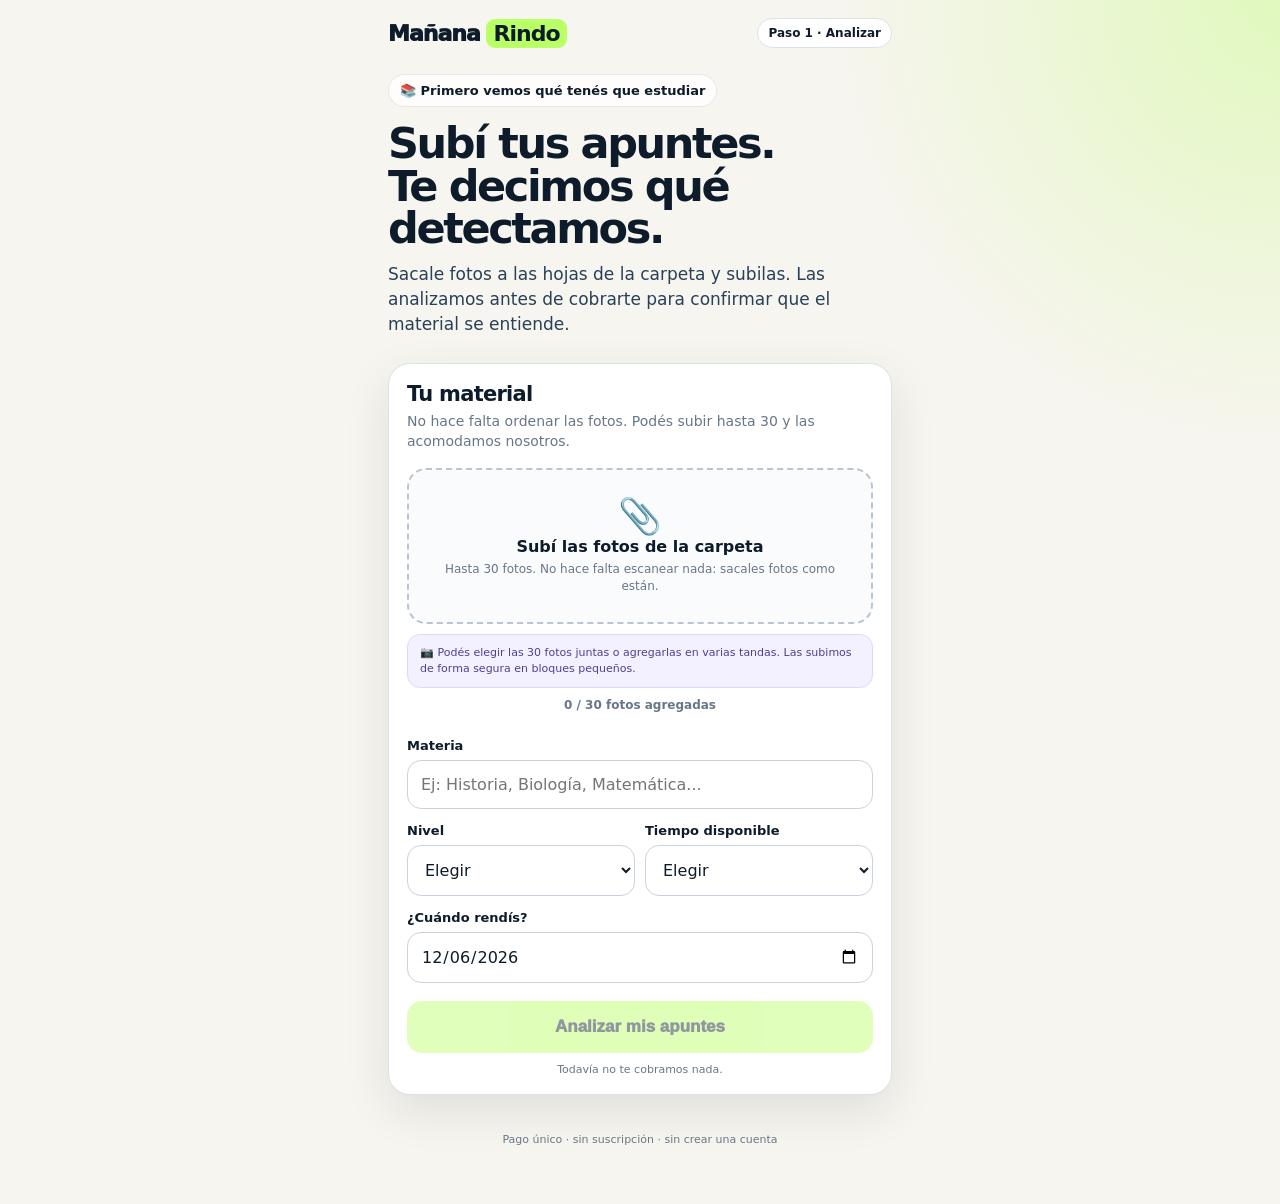
==== index.html @ e2c20760 "Add files via upload" ====
<!doctype html>
<html lang="es">
<head>
<meta charset="utf-8">
<meta name="viewport" content="width=device-width,initial-scale=1,viewport-fit=cover">
<meta name="theme-color" content="#0D1B2A">
<meta name="description" content="Subí fotos de tus apuntes y elegí: entender el tema, practicar o hacer ambas cosas. Mañana Rindo prepara material personalizado en minutos.">
<meta property="og:title" content="Mañana Rindo">
<meta property="og:description" content="Subí tus apuntes. Elegí entender, practicar o las dos cosas.">
<meta property="og:type" content="website">
<meta property="og:url" content="https://www.mananarindo.com/">
<link rel="canonical" href="https://www.mananarindo.com/">

<title>Mañana Rindo V4 — Analizá tus apuntes</title>
<style>
:root{--ink:#0D1B2A;--paper:#F7F5EF;--lime:#B9FF66;--violet:#6B5CFF;--muted:#687787;--line:#DBE2E9;--shadow:0 16px 46px rgba(13,27,42,.10)}*{box-sizing:border-box}body{margin:0;background:radial-gradient(circle at 100% 0%,rgba(185,255,102,.36),transparent 28rem),var(--paper);color:var(--ink);font-family:Inter,system-ui,-apple-system,"Segoe UI",sans-serif}.shell{width:min(100%,540px);margin:auto;min-height:100vh;padding-bottom:38px}.top{display:flex;justify-content:space-between;align-items:center;padding:18px 18px 4px}.logo{font-size:22px;font-weight:950;letter-spacing:-.045em}.logo b{background:var(--lime);padding:2px 7px;border-radius:9px}.step{font-size:12px;font-weight:850;padding:7px 10px;border:1px solid var(--line);background:#fff;border-radius:999px}.hero{padding:22px 18px 8px}.kicker{display:inline-block;font-size:13px;font-weight:850;padding:8px 11px;border-radius:999px;background:#ffffffcc;border:1px solid #0d1b2a17}h1{font-size:43px;line-height:.99;letter-spacing:-.055em;margin:15px 0 12px}.hero p{margin:0;font-size:17px;line-height:1.48;color:#294057}.card{margin:18px;background:#fff;border:1px solid var(--line);border-radius:22px;padding:18px;box-shadow:var(--shadow)}h2{font-size:21px;letter-spacing:-.035em;margin:0 0 5px}.sub{margin:0 0 16px;color:var(--muted);font-size:14px;line-height:1.45}.upload{position:relative;min-height:156px;border:2px dashed #B9C5D1;border-radius:19px;background:#FAFBFC;display:grid;place-items:center;text-align:center;padding:20px}.upload.drag{border-color:var(--violet);background:#F5F3FF}.upload input{position:absolute;inset:0;width:100%;height:100%;opacity:0;cursor:pointer}.ico{font-size:35px}.upload strong{display:block;font-size:16px}.upload small{display:block;color:var(--muted);font-size:12px;line-height:1.45;margin-top:5px}.files{display:grid;gap:8px;margin-top:12px}.file{display:grid;grid-template-columns:auto minmax(0,1fr) auto;align-items:center;gap:9px;background:#F5F7F9;border:1px solid var(--line);border-radius:13px;padding:10px}.name{font-size:13px;white-space:nowrap;overflow:hidden;text-overflow:ellipsis}.meta{font-size:11px;color:var(--muted)}.field{margin-top:14px}label{display:block;font-size:13px;font-weight:850;margin-bottom:7px}input,select{font:inherit}input[type=text],input[type=date],select{width:100%;padding:14px 13px;border-radius:14px;border:1px solid #C9D3DD;background:#fff;color:var(--ink);outline:none}.two{display:grid;grid-template-columns:1fr 1fr;gap:10px}.cta{width:100%;margin-top:18px;border:0;border-radius:15px;padding:16px 18px;background:var(--lime);color:var(--ink);font-weight:950;font-size:17px;cursor:pointer;box-shadow:0 7px 0 #8DCC42}.cta:disabled{opacity:.45;cursor:not-allowed;box-shadow:none}.help{text-align:center;margin-top:10px;color:var(--muted);font-size:11px}.progress{display:none;margin-top:15px}.progress.show{display:block}.progress-head{display:flex;justify-content:space-between;font-size:12px;font-weight:800}.track{height:10px;background:#E9EDF1;border-radius:999px;overflow:hidden;margin-top:8px}.bar{width:0;height:100%;background:var(--violet);transition:width .25s}.status{margin-top:10px;color:var(--muted);font-size:12px}.notice{display:none;margin:15px 18px 0;padding:13px 14px;border-radius:15px;font-size:13px;line-height:1.45}.notice.show{display:block}.notice.error{background:#FFF0F0;color:#A62D2D;border:1px solid #F0C7C7}.notice.warn{margin:10px 0 0;background:#FFF6DD;color:#8B5A00;border:1px solid #F0DEA9}.result{display:none}.result.show{display:block}.resultHero{background:#EBF8F1;border:1px solid #BDE5CE;border-radius:18px;padding:16px;margin-bottom:16px}.resultHero b{font-size:19px}.resultHero p{margin:6px 0 0;color:#3F6553;font-size:13px;line-height:1.5}.subjectRow{display:flex;align-items:center;gap:8px;flex-wrap:wrap;margin:0 0 12px}.subjectChip{display:inline-flex;align-items:center;gap:6px;background:#F0EEFF;color:#4D42C9;border:1px solid #DCD8FF;border-radius:999px;padding:7px 10px;font-size:12px;font-weight:900}.resultIntro{font-size:14px;line-height:1.5;color:var(--ink2);margin:0 0 15px}.topics{display:grid;gap:9px}.topic{border:1px solid var(--line);border-radius:14px;padding:12px;background:#FBFCFC}.topic b{display:block;font-size:14px;margin-bottom:3px}.topic span{color:var(--muted);font-size:12px;line-height:1.4}.quality{display:none}.pill{display:none}.warningBox{margin-top:14px;padding:14px 15px;border-radius:16px;background:#FFF6DD;border:1px solid #F0DEA9;color:#7A5200}.warningBox b{display:block;font-size:14px;margin-bottom:6px}.warningBox ul{margin:0;padding-left:18px}.warningBox li{font-size:12px;line-height:1.5;margin:4px 0}.secondaryBtn{width:100%;margin-top:12px;border:1px solid #C8D1DA;border-radius:13px;padding:12px 14px;background:#fff;color:var(--ink);font-weight:850;cursor:pointer}.next{margin-top:16px;background:var(--ink);color:#fff;border-radius:18px;padding:16px}.next small{color:#C7D1DC}.next strong{display:block;font-size:20px;margin:4px 0 8px}.mock{border:0;width:100%;border-radius:14px;background:var(--lime);color:var(--ink);padding:15px;font-weight:950;font-size:16px;opacity:1}.mock:disabled{opacity:1;color:var(--ink)}.dev{display:none;margin:18px;border:1px dashed #A8B4C0;border-radius:16px;padding:13px;background:#fff;font-size:12px;line-height:1.5;color:var(--muted)}.dev.show{display:block}footer{text-align:center;color:var(--muted);font-size:11px;padding:20px}@media(max-width:380px){h1{font-size:38px}.two{grid-template-columns:1fr}}

.packLoading{display:none}.packLoading.show{display:block}.packResult{display:none}.packResult.show{display:block}
.packHero{background:linear-gradient(135deg,#0D1B2A,#183451);color:#fff;border-radius:20px;padding:19px;margin-bottom:17px}
.packHero .done{display:inline-block;background:var(--lime);color:var(--ink);font-size:11px;font-weight:950;padding:6px 9px;border-radius:999px;margin-bottom:9px}
.packHero h2{font-size:27px;line-height:1.05;margin:0 0 7px}.packHero p{margin:0;color:#D7E0E8;font-size:13px;line-height:1.5}
.packMeta{display:flex;gap:7px;flex-wrap:wrap;margin-top:12px}.packMeta span{font-size:11px;font-weight:850;background:#ffffff14;border:1px solid #ffffff22;padding:6px 8px;border-radius:999px}
.packSection{margin-top:22px}.packSectionTitle{display:flex;gap:10px;align-items:flex-start;margin-bottom:11px}.packNum{display:grid;place-items:center;flex:0 0 31px;height:31px;border-radius:10px;background:var(--lime);font-size:14px;font-weight:950}.packSectionTitle h3{margin:1px 0 2px;font-size:20px;letter-spacing:-.025em}.packSectionTitle p{margin:0;color:var(--muted);font-size:12px;line-height:1.4}
.summaryBlock{padding:14px 0;border-bottom:1px solid #E8EDF1}.summaryBlock:last-child{border-bottom:0}.summaryBlock h4{margin:0 0 6px;font-size:15px}.summaryBlock p{margin:0;color:#334B61;font-size:13px;line-height:1.55}.keyPoints{margin:9px 0 0;padding-left:18px;color:#334B61}.keyPoints li{font-size:13px;line-height:1.5;margin:4px 0}.exampleBox{margin-top:9px;background:#F4F2FF;border:1px solid #DED9FF;border-radius:12px;padding:10px 11px;color:#453B9C;font-size:12px;line-height:1.45}
.priority{display:grid;grid-template-columns:auto 1fr;gap:10px;padding:12px;border:1px solid var(--line);border-radius:14px;margin:8px 0;background:#FCFCFC}.prioBadge{font-size:10px;font-weight:950;padding:6px 8px;border-radius:999px;height:max-content}.prio-alta{background:#FFE4E4;color:#9C2424}.prio-media{background:#FFF0C7;color:#805800}.prio-repaso{background:#E7F5EC;color:#176B45}.priority b{display:block;font-size:13px;margin-bottom:3px}.priority span{display:block;color:var(--muted);font-size:12px;line-height:1.4}
.question{border:1px solid var(--line);border-radius:15px;padding:14px;margin:9px 0;background:#fff}.questionHead{display:flex;align-items:center;justify-content:space-between;gap:8px;margin-bottom:8px}.qnum{font-size:11px;font-weight:950;color:var(--violet)}.qtype{font-size:10px;font-weight:800;color:var(--muted);background:#F1F3F5;padding:5px 7px;border-radius:999px}.question p{margin:0;font-size:14px;line-height:1.5}.options{display:grid;gap:6px;margin-top:10px}.option{font-size:12px;border:1px solid #E1E6EB;padding:9px 10px;border-radius:10px;background:#FAFBFC}
.answers details{border:1px solid var(--line);border-radius:13px;margin:8px 0;background:#FBFCFC}.answers summary{cursor:pointer;padding:12px;font-size:13px;font-weight:900}.answerBody{padding:0 12px 12px;color:#334B61;font-size:12px;line-height:1.55}.answerBody b{color:var(--ink)}
.planBlock{display:grid;grid-template-columns:72px 1fr;gap:11px;padding:12px 0;border-bottom:1px solid #E8EDF1}.planBlock:last-child{border-bottom:0}.planTime{font-size:12px;font-weight:950;color:var(--violet)}.planBlock b{display:block;font-size:13px;margin-bottom:3px}.planBlock p{margin:0;color:var(--muted);font-size:12px;line-height:1.45}
.readyItem{display:flex;align-items:flex-start;gap:10px;border:1px solid var(--line);border-radius:13px;padding:11px;margin:7px 0;cursor:pointer}.readyItem input{margin-top:2px;width:18px;height:18px;accent-color:#6B5CFF}.readyItem span{font-size:13px;line-height:1.4}.packWarning{background:#FFF6DD;border:1px solid #F0DEA9;color:#795000;border-radius:14px;padding:12px 13px;margin-top:14px;font-size:12px;line-height:1.5}
.packActions{display:grid;grid-template-columns:1fr 1fr;gap:9px;margin-top:20px}.packAction{border:1px solid #C8D1DA;background:#fff;color:var(--ink);border-radius:13px;padding:12px;font-weight:850;cursor:pointer}.packAction.primary{border:0;background:var(--ink);color:#fff}
.generateBtn{cursor:pointer!important}.generateBtn:disabled{cursor:not-allowed!important;opacity:.5!important}


@media print{body{background:#fff}.top,.hero,#notice,main>section.card:not(#packResult),#dev,footer,.packActions{display:none!important}.shell{width:100%;max-width:none}.packResult{display:block!important;box-shadow:none;border:0;margin:0}.answers details{break-inside:avoid}.answers details>div{display:block!important}.packSection{break-inside:auto}.question,.summaryBlock,.priority,.planBlock{break-inside:avoid}}

.v4Info{margin:10px 0 0;padding:10px 12px;border-radius:13px;background:#F3F1FF;border:1px solid #DDD8FF;color:#4B4192;font-size:11px;line-height:1.45}.uploadBusy{pointer-events:none;opacity:.72}

.savedBanner{background:#EBF8F1;border:1px solid #BDE5CE;border-radius:16px;padding:14px;margin-bottom:15px;color:#24563D}
.savedBanner b{display:block;font-size:15px;margin-bottom:4px}.savedBanner span{font-size:12px;line-height:1.45}
.savedPackItem{display:flex;align-items:center;gap:10px;border:1px solid var(--line);border-radius:14px;padding:11px 12px;margin:8px 0;background:#FBFCFC;text-decoration:none;color:var(--ink)}
.savedPackItem .spMain{min-width:0;flex:1}.savedPackItem b{display:block;font-size:13px;white-space:nowrap;overflow:hidden;text-overflow:ellipsis}.savedPackItem span{display:block;font-size:11px;color:var(--muted);margin-top:2px}.savedPackItem .arrow{font-size:18px}


.choiceArea{
  margin-top:22px;
  padding-top:20px;
  border-top:1px solid var(--line);
}
.choiceHeader small{
  display:block;
  color:var(--muted);
  font-size:11px;
  font-weight:900;
  text-transform:uppercase;
  letter-spacing:.055em;
}
.choiceHeader h3{
  margin:6px 0 6px;
  font-size:22px;
  line-height:1.15;
  letter-spacing:-.035em;
}
.choiceHeader p{
  margin:0 0 16px;
  color:var(--muted);
  font-size:13px;
  line-height:1.48;
}
.choiceGrid{
  display:grid;
  gap:12px;
}
.productCard{
  position:relative;
  width:100%;
  min-height:112px;
  text-align:left;
  border:1.5px solid #D6DEE6;
  background:#fff;
  border-radius:18px;
  padding:16px 92px 16px 16px;
  cursor:pointer;
  color:var(--ink);
  transition:border-color .16s ease,box-shadow .16s ease,background .16s ease,transform .12s ease;
  box-shadow:0 3px 10px rgba(13,27,42,.035);
}
.productCard:hover{
  border-color:#AAB6C2;
  transform:translateY(-1px);
}
.productCard.featured{
  background:#fff;
  color:var(--ink);
  border-color:#D6DEE6;
}
.productCard.featured .productDesc{
  color:var(--muted);
}
.productCard.selected,
.productCard.featured.selected{
  border:2px solid var(--violet);
  background:#F6F4FF;
  box-shadow:0 0 0 4px rgba(107,92,255,.10),0 8px 20px rgba(13,27,42,.06);
}
.productCard.selected::after{
  content:"✓";
  position:absolute;
  top:14px;
  right:14px;
  display:grid;
  place-items:center;
  width:25px;
  height:25px;
  border-radius:999px;
  background:var(--violet);
  color:#fff;
  font-size:14px;
  font-weight:950;
}
.productIcon{
  display:block;
  font-size:27px;
  margin-bottom:6px;
}
.productName{
  display:block;
  font-size:17px;
  font-weight:950;
  letter-spacing:-.025em;
}
.productDesc{
  display:block;
  font-size:12px;
  line-height:1.48;
  color:var(--muted);
  margin-top:5px;
}
.productPrice{
  position:absolute;
  right:14px;
  bottom:14px;
  display:inline-flex;
  align-items:center;
  justify-content:center;
  min-width:62px;
  padding:7px 9px;
  border-radius:999px;
  background:#F1F4F6;
  color:var(--ink);
  font-size:14px;
  font-weight:950;
}
.productCard.selected .productPrice{
  background:#E8E4FF;
  color:#4638C8;
}
.recBadge{
  display:none;
  position:absolute;
  right:48px;
  top:15px;
  font-size:9px;
  font-weight:950;
  padding:5px 7px;
  border-radius:999px;
  background:var(--lime);
  color:var(--ink);
  box-shadow:0 2px 6px rgba(13,27,42,.08);
}
.productCard.recommended .recBadge{
  display:block;
}
.choiceArea .generateBtn{
  display:block;
  margin-top:20px;
  padding:16px 15px;
  border-radius:15px;
  box-shadow:0 6px 0 #8DCC42;
}
.choiceArea .generateBtn:active{
  transform:translateY(2px);
  box-shadow:0 4px 0 #8DCC42;
}
.choiceArea .generateBtn:disabled{
  box-shadow:none;
}
.payNote{
  text-align:center;
  color:var(--muted);
  font-size:10px;
  margin-top:12px;
}
@media(max-width:380px){
  .productCard{padding-right:78px}
  .recBadge{right:45px}
}

</style>
</head>
<body>
<main class="shell">
<header class="top"><div class="logo">Mañana <b>Rindo</b></div><div class="step" id="stepLabel">Paso 1 · Analizar</div></header>
<section class="hero"><div class="kicker">📚 Primero vemos qué tenés que estudiar</div><h1>Subí tus apuntes.<br>Te decimos qué detectamos.</h1><p>Sacale fotos a las hojas de la carpeta y subilas. Las analizamos antes de cobrarte para confirmar que el material se entiende.</p></section>
<section id="myPacksCard" class="card" style="display:none">
  <h2>📚 Mis Packs guardados</h2>
  <p class="sub">Podés volver a abrir los Packs que hiciste desde este dispositivo.</p>
  <div id="myPacksList"></div>
</section>
<div id="notice" class="notice"></div>
<section class="card">
<h2>Tu material</h2><p class="sub">No hace falta ordenar las fotos. Podés subir hasta 30 y las acomodamos nosotros.</p>
<div class="upload" id="drop"><input id="files" type="file" accept="image/*" multiple><div><div class="ico">📎</div><strong>Subí las fotos de la carpeta</strong><small>Hasta 30 fotos. No hace falta escanear nada: sacales fotos como están.</small></div></div>
<div class="v4Info">📷 Podés elegir las 30 fotos juntas o agregarlas en varias tandas. Las subimos de forma segura en bloques pequeños.</div><div id="photoCounter" style="margin-top:10px;text-align:center;font-size:12px;font-weight:850;color:var(--muted)">0 / 30 fotos agregadas</div><div id="fileList" class="files"></div>
<div class="field"><label>Materia</label><input id="materia" type="text" placeholder="Ej: Historia, Biología, Matemática..."></div>
<div class="two"><div class="field"><label>Nivel</label><select id="nivel"><option value="">Elegir</option><option>Primaria</option><option>Secundaria</option><option>Terciario</option><option>Universidad</option></select></div><div class="field"><label>Tiempo disponible</label><select id="tiempo"><option value="">Elegir</option><option>30 minutos</option><option>1 hora</option><option>2 horas</option><option>3 horas</option><option>Más de 3 horas</option></select></div></div>
<div class="field"><label>¿Cuándo rendís?</label><input id="fecha" type="date"></div>
<button id="btn" class="cta" disabled>Analizar mis apuntes</button><div class="help">Todavía no te cobramos nada.</div>
<div id="progress" class="progress"><div class="progress-head"><span id="plabel">Preparando…</span><span id="pct">0%</span></div><div class="track"><div id="bar" class="bar"></div></div><div id="status" class="status"></div></div>
</section>
<section id="result" class="card result">
<div class="resultHero"><b id="rtitle">✅ Listo, entendimos tus apuntes</b><p id="rsummary"></p></div>
<div class="subjectRow"><span id="subjectChip" class="subjectChip">📘 Materia</span></div>
<h2>Esto es lo que tenés que estudiar</h2>
<p class="resultIntro" id="matter"></p>
<div id="topics" class="topics"></div>
<div id="quality" class="quality"></div>
<div id="warnings"></div>
<button id="reviewPhotos" class="secondaryBtn" type="button">📷 ¿Algo no se ve bien? Agregar otras fotos</button>
<div id="choiceArea" class="choiceArea">
  <div class="choiceHeader">
    <small>Siguiente paso</small>
    <h3>¿Qué necesitás hacer con este tema?</h3>
    <p id="recommendReason">Elegí la forma de estudio que más te sirva.</p>
  </div>

  <div class="choiceGrid">
    <button type="button" class="productCard" data-pack="entender">
      <span class="recBadge">RECOMENDADO</span>
      <span class="productIcon">🧠</span>
      <span class="productName">Entender el tema</span>
      <span class="productDesc">Tus apuntes explicados de forma simple para entender el tema rápido.</span>
      <span class="productPrice">$350</span>
    </button>

    <button type="button" class="productCard" data-pack="practicar">
      <span class="recBadge">RECOMENDADO</span>
      <span class="productIcon">✏️</span>
      <span class="productName">Practicar</span>
      <span class="productDesc">15 ejercicios nuevos del mismo tipo que tus apuntes, con pistas y soluciones.</span>
      <span class="productPrice">$350</span>
    </button>

    <button type="button" class="productCard featured" data-pack="completo">
      <span class="recBadge">RECOMENDADO</span>
      <span class="productIcon">⭐</span>
      <span class="productName">Entender + practicar</span>
      <span class="productDesc">Primero entendés el tema y después lo practicás con ejercicios.</span>
      <span class="productPrice">$600</span>
    </button>
  </div>

  <button id="generatePackBtn" class="mock generateBtn">Continuar · $600</button>
  <div class="payNote">Pago único · Mercado Pago · sin suscripción</div>
</div>
</section>

<section id="packLoading" class="card packLoading">
  <h2>⏳ Estamos preparando tu Pack</h2>
  <p class="sub">Ahora sí estamos leyendo el material en profundidad.</p>
  <div class="progress show">
    <div class="progress-head"><span id="packProgressLabel">Leyendo todos tus apuntes…</span><span id="packPct">10%</span></div>
    <div class="track"><div id="packBar" class="bar" style="width:10%"></div></div>
    <div id="packStatus" class="status">Esto puede tardar un poco más que el análisis inicial.</div>
  </div>
</section>

<section id="packResult" class="card packResult">
  <div class="packHero">
    <span class="done">🎉 PACK LISTO</span>
    <h2>Tu Pack de Estudio</h2>
    <p id="packIntro"></p>
    <div class="packMeta"><span id="packMateria">Materia</span><span id="packNivel">Nivel</span><span id="packTiempo">Tiempo</span></div>
  </div>

  <div class="packSection">
    <div class="packSectionTitle"><div class="packNum">1</div><div><h3>Resumen express</h3><p>Lo esencial de tus propios apuntes, ordenado para estudiar.</p></div></div>
    <div id="packSummary"></div>
  </div>

  <div class="packSection">
    <div class="packSectionTitle"><div class="packNum">2</div><div><h3>Lo que tenés que saber sí o sí</h3><p>En qué conviene poner la energía primero.</p></div></div>
    <div id="packPriorities"></div>
  </div>

  <div class="packSection">
    <div class="packSectionTitle"><div class="packNum">3</div><div><h3>Simulacro de prueba</h3><p>Hacelo sin mirar las respuestas.</p></div></div>
    <p id="examInstructions" class="sub"></p>
    <div id="packQuestions"></div>
  </div>

  <div class="packSection answers">
    <div class="packSectionTitle"><div class="packNum">4</div><div><h3>Respuestas explicadas</h3><p>Abrí cada respuesta recién después de intentar el ejercicio.</p></div></div>
    <div id="packAnswers"></div>
  </div>

  <div class="packSection">
    <div class="packSectionTitle"><div class="packNum">5</div><div><h3>Tu plan de estudio</h3><p id="planIntro">Organizado según el tiempo que dijiste que tenés.</p></div></div>
    <div id="packPlan"></div>
  </div>

  <div class="packSection">
    <div class="packSectionTitle"><div class="packNum">6</div><div><h3>¿Estoy listo para rendir?</h3><p>Marcá lo que ya podés hacer sin ayuda.</p></div></div>
    <div id="packChecklist"></div>
  </div>

  <div id="packWarnings"></div>
  <div class="packActions">
    <button id="printPack" class="packAction primary">🖨️ Guardar / imprimir</button>
    <button id="backTop" class="packAction">↑ Volver arriba</button>
  </div>
</section>

<div id="dev" class="dev"></div><footer>Pago único · sin suscripción · sin crear una cuenta</footer>
</main>
<script>
const CONFIG={UPLOAD_WEBHOOK:"https://dailyastroinfo.app.n8n.cloud/webhook/manana-rindo-subir-fotos-v5",ANALYZE_WEBHOOK:"https://dailyastroinfo.app.n8n.cloud/webhook/manana-rindo-analizar-v7",CHECKOUT_WEBHOOK:"https://dailyastroinfo.app.n8n.cloud/webhook/manana-rindo-crear-checkout-prod-v1",GET_PACK_WEBHOOK:"https://dailyastroinfo.app.n8n.cloud/webhook/manana-rindo-obtener-pack-v5",MAX_FILES:30,UPLOAD_BATCH:4,TARGET_IMAGE_MB:1.7,UPLOAD_MAX_SIDE:2200};
const $=x=>document.getElementById(x),E={files:$("files"),list:$("fileList"),photoCounter:$("photoCounter"),drop:$("drop"),materia:$("materia"),nivel:$("nivel"),tiempo:$("tiempo"),fecha:$("fecha"),btn:$("btn"),progress:$("progress"),bar:$("bar"),pct:$("pct"),plabel:$("plabel"),status:$("status"),notice:$("notice"),result:$("result"),rtitle:$("rtitle"),rsummary:$("rsummary"),matter:$("matter"),topics:$("topics"),quality:$("quality"),warnings:$("warnings"),subjectChip:$("subjectChip"),reviewPhotos:$("reviewPhotos"),generatePackBtn:$("generatePackBtn"),packLoading:$("packLoading"),packResult:$("packResult"),packBar:$("packBar"),packPct:$("packPct"),packProgressLabel:$("packProgressLabel"),packStatus:$("packStatus"),packIntro:$("packIntro"),packMateria:$("packMateria"),packNivel:$("packNivel"),packTiempo:$("packTiempo"),packSummary:$("packSummary"),packPriorities:$("packPriorities"),examInstructions:$("examInstructions"),packQuestions:$("packQuestions"),packAnswers:$("packAnswers"),packPlan:$("packPlan"),packChecklist:$("packChecklist"),packWarnings:$("packWarnings"),printPack:$("printPack"),backTop:$("backTop"),stepLabel:$("stepLabel"),dev:$("dev"),myPacksCard:$("myPacksCard"),myPacksList:$("myPacksList")};let selected=[],lastAnalysis=null,uploadedFiles=[],orderId=null,selectedPackType='completo';
(()=>{const d=new Date();d.setDate(d.getDate()+1);E.fecha.value=[d.getFullYear(),String(d.getMonth()+1).padStart(2,"0"),String(d.getDate()).padStart(2,"0")].join("-");const q=new URLSearchParams(location.search).get("webhook");if(q)localStorage.setItem("mr_webhook",q);const saved=localStorage.getItem("mr_webhook");if(saved&&CONFIG.ANALYZE_WEBHOOK.includes("PEGAR_"))CONFIG.ANALYZE_WEBHOOK=saved;if(CONFIG.ANALYZE_WEBHOOK.includes("PEGAR_")){E.dev.classList.add("show");E.dev.innerHTML='<b>Falta conectar n8n.</b> Para probar sin editar el archivo abrilo agregando <code>?webhook=URL_DE_PRODUCCION</code> a la dirección.'}})();
const mb=n=>n/1048576,human=n=>mb(n)>=1?mb(n).toFixed(1)+" MB":Math.max(1,Math.round(n/1024))+" KB",esc=s=>String(s).replace(/[&<>"']/g,m=>({"&":"&amp;","<":"&lt;",">":"&gt;","\"":"&quot;","'":"&#039;"}[m]));
function notice(msg,type="error"){E.notice.className="notice show "+type;E.notice.innerHTML=msg;scrollTo({top:0,behavior:"smooth"})}function clear(){E.notice.className="notice"}function validate(){E.btn.disabled=!(selected.length&&E.materia.value.trim()&&E.nivel.value&&E.tiempo.value&&E.fecha.value)}

const PACK_STORAGE_KEY="mr_packs_v7";
function randomHex(bytes=16){
  const a=new Uint8Array(bytes);crypto.getRandomValues(a);
  return [...a].map(x=>x.toString(16).padStart(2,"0")).join("");
}
function makePackId(){return "mrp_"+randomHex(12)}
function makeAccessToken(){return randomHex(32)}
function packPageUrl(packId,token){
  return "https://www.mananarindo.com/pack.html"+"?p="+encodeURIComponent(packId)+"&k="+encodeURIComponent(token);
}
function loadSavedPacks(){
  try{return JSON.parse(localStorage.getItem(PACK_STORAGE_KEY)||"[]")}catch{return []}
}
function savePackLink(entry){
  try{
    const current=loadSavedPacks().filter(x=>x.pack_id!==entry.pack_id);
    current.unshift(entry);
    localStorage.setItem(PACK_STORAGE_KEY,JSON.stringify(current.slice(0,20)));
  }catch{}
  renderSavedPacks();
}
function renderSavedPacks(){
  if(!E.myPacksCard||!E.myPacksList)return;
  const packs=loadSavedPacks();
  if(!packs.length){E.myPacksCard.style.display="none";return}
  E.myPacksCard.style.display="block";E.myPacksList.innerHTML="";
  packs.forEach(p=>{
    const a=document.createElement("a");a.className="savedPackItem";a.href=p.url;
    const date=p.created_at?new Date(p.created_at).toLocaleDateString("es-AR"):"";
    const typeLabel=p.tipo_pack==="entender"?"🧠 Entender":p.tipo_pack==="practicar"?"✏️ Practicar":p.tipo_pack==="completo"?"⭐ Completo":"";a.innerHTML=`<span>📘</span><span class="spMain"><b>${esc(p.materia||"Material de estudio")}</b><span>${esc(typeLabel)}${typeLabel&&p.nivel?" · ":""}${esc(p.nivel||"")}${date?" · "+esc(date):""}</span></span><span class="arrow">›</span>`;
    E.myPacksList.appendChild(a);
  });
}
renderSavedPacks();

function resetUploaded(){uploadedFiles=[];orderId=null;lastAnalysis=null;E.result.classList.remove("show");E.packResult.classList.remove("show");E.packLoading.classList.remove("show")}
function render(){resetUploaded();E.list.innerHTML="";E.photoCounter.textContent=`${selected.length} / ${CONFIG.MAX_FILES} fotos agregadas`;selected.forEach((f,i)=>{const x=document.createElement("div");x.className="file";x.innerHTML=`<span>🖼️</span><span class="name">${esc(f.name)}</span><span class="meta">${human(f.size)}</span>`;x.title="Tocá para quitar esta foto";x.onclick=()=>{selected.splice(i,1);render();validate()};E.list.appendChild(x)})}
E.files.onchange=()=>{clear();const add=[...E.files.files];if(selected.length+add.length>CONFIG.MAX_FILES)return notice(`Podés subir hasta <b>${CONFIG.MAX_FILES} fotos</b>. Ahora tenés ${selected.length}.`);for(const f of add){if(!f.type.startsWith("image/"))return notice(`Solo aceptamos fotos. <b>${esc(f.name)}</b> no es una imagen.`)}selected.push(...add);E.files.value="";render();validate()};[E.materia,E.nivel,E.tiempo,E.fecha].forEach(x=>{x.oninput=validate;x.onchange=validate});
["dragenter","dragover"].forEach(ev=>E.drop.addEventListener(ev,e=>{e.preventDefault();E.drop.classList.add("drag")}));["dragleave","drop"].forEach(ev=>E.drop.addEventListener(ev,e=>{e.preventDefault();E.drop.classList.remove("drag")}));
function prog(p,l,s=""){E.progress.classList.add("show");E.bar.style.width=p+"%";E.pct.textContent=Math.round(p)+"%";E.plabel.textContent=l;E.status.textContent=s}function dataURL(file){return new Promise((ok,no)=>{const r=new FileReader();r.onload=()=>ok(r.result);r.onerror=no;r.readAsDataURL(file)})}
function loadImg(src){return new Promise((ok,no)=>{const i=new Image();i.onload=()=>ok(i);i.onerror=no;i.src=src})}
function blobDataURL(blob){return new Promise((ok,no)=>{const r=new FileReader();r.onload=()=>ok(r.result);r.onerror=no;r.readAsDataURL(blob)})}
async function compressPhoto(f){
  let src;try{src=await dataURL(f)}catch{throw Error(`No pudimos abrir ${f.name}.`)}
  let img;try{img=await loadImg(src)}catch{throw Error(`El navegador no pudo leer ${f.name}. Probá sacando la foto directamente desde el celular o usando JPG/PNG.`)}
  let maxSide=CONFIG.UPLOAD_MAX_SIDE,quality=.84,blob=null;
  for(let attempt=0;attempt<7;attempt++){
    const scale=Math.min(1,maxSide/Math.max(img.naturalWidth,img.naturalHeight)),c=document.createElement("canvas");
    c.width=Math.max(1,Math.round(img.naturalWidth*scale));c.height=Math.max(1,Math.round(img.naturalHeight*scale));
    c.getContext("2d",{alpha:false}).drawImage(img,0,0,c.width,c.height);
    blob=await new Promise(ok=>c.toBlob(ok,"image/jpeg",quality));
    if(!blob)throw Error(`No pudimos optimizar ${f.name}.`);
    if(mb(blob.size)<=CONFIG.TARGET_IMAGE_MB)break;
    if(quality>.68)quality-=.08;else maxSide=Math.max(1450,Math.round(maxSide*.84));
  }
  return {name:f.name.replace(/\.[^.]+$/,"")+".jpg",mime:"image/jpeg",data_url:await blobDataURL(blob),bytes:blob.size};
}
function makeOrderId(){return (crypto.randomUUID?crypto.randomUUID():`mr-${Date.now()}-${Math.random().toString(36).slice(2)}`)}
async function sendUploadBatch(batch,batchIndex){
  const payload={client_version:"mr-web-prod-v1",order_id:orderId,batch_index:batchIndex,files:batch.map(x=>({name:x.name,mime:x.mime,data_url:x.data_url}))};
  const r=await fetch(CONFIG.UPLOAD_WEBHOOK,{method:"POST",headers:{"Content-Type":"text/plain;charset=UTF-8"},body:JSON.stringify(payload)});
  const raw=await r.text();let data;try{data=JSON.parse(raw)}catch{throw Error("El upload respondió algo que no es JSON: "+raw.slice(0,160))}
  if(!r.ok||data.ok===false)throw Error(data.error||data.message||`HTTP ${r.status}`);
  if(!Array.isArray(data.files)||data.files.length!==batch.length)throw Error("La subida no devolvió todas las referencias esperadas.");
  return data.files;
}
async function uploadSelectedPhotos(){
  if(uploadedFiles.length===selected.length&&uploadedFiles.length)return uploadedFiles;
  orderId=makeOrderId();uploadedFiles=[];
  let batch=[],batchIndex=0,refs=[];
  for(let i=0;i<selected.length;i++){
    prog(4+(i/selected.length)*46,"Preparando tus fotos…",`Optimizando foto ${i+1} de ${selected.length}`);
    const photo=await compressPhoto(selected[i]);batch.push(photo);
    if(batch.length===CONFIG.UPLOAD_BATCH||i===selected.length-1){
      const first=i-batch.length+2,last=i+1;
      prog(8+(i/selected.length)*48,"Subiendo tus fotos…",`Subiendo fotos ${first} a ${last} de ${selected.length}`);
      const got=await sendUploadBatch(batch,batchIndex++);refs.push(...got);batch=[];
    }
  }
  uploadedFiles=refs;
  return refs;
}
function cleanUserText(s){
  let t=String(s||"").trim();
  t=t.replace(/\bNo se genera(?:rá)? el pack(?: de estudio)? (?:todavía|aún|en esta etapa)\.?/gi,"");
  t=t.replace(/\bTodavía no se genera(?:rá)? el pack(?: de estudio)?\.?/gi,"");
  t=t.replace(/\bEn esta etapa no se genera(?:rá)? el pack(?: de estudio)?\.?/gi,"");
  return t.replace(/\s{2,}/g," ").trim();
}
function usefulWarnings(list){
  const seen=new Set();
  return (Array.isArray(list)?list:[])
    .map(cleanUserText)
    .filter(Boolean)
    .filter(w=>{
      const low=w.toLowerCase();
      if((low.includes("coincide")||low.includes("coinciden")) &&
         !low.includes("no coincide") && !low.includes("no coinciden")) return false;
      if(low.includes("materia declarada") && low.includes("correct")) return false;
      return true;
    })
    .filter(w=>{
      const k=w.toLowerCase();
      if(seen.has(k)) return false;
      seen.add(k);
      return true;
    });
}

const PRODUCT_INFO={
  entender:{price:350,label:"Entender el tema"},
  practicar:{price:350,label:"Practicar"},
  completo:{price:600,label:"Entender + practicar"}
};
function moneyARS(n){return "$"+Number(n).toLocaleString("es-AR")}
function selectPackType(tipo){
  if(!PRODUCT_INFO[tipo])tipo="completo";
  selectedPackType=tipo;
  document.querySelectorAll(".productCard").forEach(c=>c.classList.toggle("selected",c.dataset.pack===tipo));
  if(E.generatePackBtn){
    E.generatePackBtn.textContent=`Continuar con ${PRODUCT_INFO[tipo].label} · ${moneyARS(PRODUCT_INFO[tipo].price)}`;
  }
}
function setRecommendation(tipo,motivo){
  const valid=PRODUCT_INFO[tipo]?tipo:"completo";
  document.querySelectorAll(".productCard").forEach(c=>c.classList.toggle("recommended",c.dataset.pack===valid));
  const rr=document.getElementById("recommendReason");
  if(rr)rr.innerHTML=`<b>Nuestra recomendación:</b> ${esc(motivo||"Elegimos la opción que mejor coincide con el tipo de material que subiste.")}`;
  selectPackType(valid);
}
document.querySelectorAll(".productCard").forEach(c=>c.addEventListener("click",()=>selectPackType(c.dataset.pack)));

function renderResult(a){
  lastAnalysis=a;
  E.stepLabel.textContent="Paso 1 · Analizado";
  const can=a.puede_generar_pack!==false&&!["ilegible","no_es_material_de_estudio"].includes(a.status);
  E.result.classList.add("show");

  E.rtitle.textContent=can ? "✅ Listo, entendimos tus apuntes" : "⚠️ Necesitamos ver mejor el material";

  let msg=cleanUserText(a.mensaje||"");
  if(!msg){
    msg=can ? "Hay suficiente información para preparar tu material de estudio." :
              "Algunas partes no se leen con suficiente claridad para continuar.";
  }
  E.rsummary.textContent=msg;

  const materia=cleanUserText(a.materia_detectada||E.materia.value||"Materia");
  E.subjectChip.textContent="📘 "+materia;
  E.matter.textContent=cleanUserText(a.resumen_material||"");

  E.topics.innerHTML="";
  (a.temas||[]).forEach(t=>{
    const title=cleanUserText(t?.titulo||t);
    const detail=cleanUserText(t?.detalle||"");
    if(!title) return;
    const d=document.createElement("div");
    d.className="topic";
    d.innerHTML=`<b>${esc(title)}</b>${detail?`<span>${esc(detail)}</span>`:""}`;
    E.topics.appendChild(d);
  });
  if(!(a.temas||[]).length){
    E.topics.innerHTML='<div class="topic"><b>No pudimos separar los temas con seguridad.</b><span>Probá agregando fotos más cercanas o nítidas.</span></div>';
  }

  // Guardamos legibilidad/cobertura en la respuesta, pero no mostramos metadata técnica al usuario.
  E.quality.innerHTML="";

  const warnings=usefulWarnings(a.advertencias);
  E.warnings.innerHTML="";
  if(warnings.length){
    const box=document.createElement("div");
    box.className="warningBox";
    box.innerHTML="<b>Antes de seguir</b><ul>"+warnings.map(w=>`<li>${esc(w)}</li>`).join("")+"</ul>";
    E.warnings.appendChild(box);
  } else if(!can){
    const box=document.createElement("div");
    box.className="warningBox";
    box.innerHTML="<b>Necesitamos una foto mejor</b><ul><li>Probá acercando la cámara, evitando sombras y asegurándote de que se vea toda la hoja.</li></ul>";
    E.warnings.appendChild(box);
  }

  const choiceArea=document.getElementById("choiceArea");
  if(choiceArea) choiceArea.style.display=can?"block":"none";
  E.reviewPhotos.textContent=can ? "📷 ¿Algo no se ve bien? Agregar otras fotos" : "📷 Agregar fotos más claras";
  if(can)setRecommendation(a.recomendacion||"completo",a.motivo_recomendacion||"");
}
E.reviewPhotos.onclick=()=>{
  E.drop.scrollIntoView({behavior:"smooth",block:"center"});
  setTimeout(()=>E.files.click(),450);
};

function packProg(p,label,status=""){
  E.packBar.style.width=p+"%";E.packPct.textContent=Math.round(p)+"%";E.packProgressLabel.textContent=label;E.packStatus.textContent=status;
}
function nl2br(s){return esc(s||"").replace(/\n/g,"<br>")}
function renderPack(p){
  E.packLoading.classList.remove("show");E.packResult.classList.add("show");E.stepLabel.textContent="Paso 2 · Pack listo";
  E.packIntro.textContent=p.intro||"Tu material ya está preparado para estudiar.";
  E.packMateria.textContent="📘 "+(p.materia||E.materia.value);
  E.packNivel.textContent="🎓 "+(p.nivel||E.nivel.value);
  E.packTiempo.textContent="⏱️ "+(p.tiempo_total||E.tiempo.value);

  E.packSummary.innerHTML="";
  (p.resumen_express||[]).forEach(s=>{
    const d=document.createElement("div");d.className="summaryBlock";
    const keys=(s.puntos_clave||[]).map(x=>`<li>${esc(x)}</li>`).join("");
    d.innerHTML=`<h4>${esc(s.titulo||"")}</h4><p>${nl2br(s.explicacion||"")}</p>${keys?`<ul class="keyPoints">${keys}</ul>`:""}${s.ejemplo?`<div class="exampleBox"><b>Ejemplo:</b> ${nl2br(s.ejemplo)}</div>`:""}`;
    E.packSummary.appendChild(d);
  });

  E.packPriorities.innerHTML="";
  (p.prioridades||[]).forEach(x=>{
    const level=String(x.prioridad||"repaso").toLowerCase();
    const d=document.createElement("div");d.className="priority";
    d.innerHTML=`<span class="prioBadge prio-${esc(level)}">${esc(level.toUpperCase())}</span><div><b>${esc(x.tema||"")}</b><span>${esc(x.motivo||"")}</span></div>`;
    E.packPriorities.appendChild(d);
  });

  E.examInstructions.textContent=p.simulacro?.instrucciones||"Intentá resolver todo sin mirar las respuestas.";
  E.packQuestions.innerHTML="";
  (p.simulacro?.preguntas||[]).forEach(q=>{
    const opts=(q.opciones||[]).map(o=>`<div class="option">${esc(o)}</div>`).join("");
    const d=document.createElement("div");d.className="question";
    d.innerHTML=`<div class="questionHead"><span class="qnum">PREGUNTA ${esc(q.numero)}</span><span class="qtype">${esc(q.tipo||"Ejercicio")}</span></div><p>${nl2br(q.consigna||"")}</p>${opts?`<div class="options">${opts}</div>`:""}`;
    E.packQuestions.appendChild(d);
  });

  E.packAnswers.innerHTML="";
  (p.respuestas_explicadas||[]).forEach(a=>{
    const d=document.createElement("details");
    d.innerHTML=`<summary>Pregunta ${esc(a.numero)} · Ver respuesta</summary><div class="answerBody"><b>Respuesta:</b> ${nl2br(a.respuesta||"")}<br><br>${nl2br(a.explicacion||"")}</div>`;
    E.packAnswers.appendChild(d);
  });

  E.packPlan.innerHTML="";
  (p.plan_estudio?.bloques||[]).forEach(b=>{
    const d=document.createElement("div");d.className="planBlock";
    d.innerHTML=`<div class="planTime">${esc(b.duracion||"")}</div><div><b>${esc(b.titulo||"")}</b><p>${esc(b.accion||"")}</p></div>`;
    E.packPlan.appendChild(d);
  });

  E.packChecklist.innerHTML="";
  (p.checklist||[]).forEach((x,i)=>{
    const label=document.createElement("label");label.className="readyItem";
    label.innerHTML=`<input type="checkbox"><span>${esc(x)}</span>`;E.packChecklist.appendChild(label);
  });

  E.packWarnings.innerHTML="";
  (p.advertencias||[]).forEach(w=>{
    const d=document.createElement("div");d.className="packWarning";d.textContent=w;E.packWarnings.appendChild(d);
  });
  setTimeout(()=>E.packResult.scrollIntoView({behavior:"smooth",block:"start"}),150);
}
E.generatePackBtn.onclick=async()=>{
  if(!lastAnalysis)return notice("Primero analizá los apuntes.","warn");
  if(uploadedFiles.length!==selected.length)return notice("Las fotos cambiaron. Volvé a analizarlas antes de continuar.","warn");
  const info=PRODUCT_INFO[selectedPackType];
  if(!info)return;

  clear();
  E.generatePackBtn.disabled=true;
  E.generatePackBtn.textContent="Conectando con Mercado Pago…";

  try{
    const packId=makePackId(),accessToken=makeAccessToken();
    const payload={
      client_version:"mr-web-prod-v1",
      mp_mode:"production",
      order_id:orderId,
      pack_id:packId,
      access_token:accessToken,
      tipo_pack:selectedPackType,
      materia:E.materia.value.trim(),
      nivel:E.nivel.value,
      tiempo_estudio:E.tiempo.value,
      fecha_examen:E.fecha.value,
      analysis:lastAnalysis,
      files:uploadedFiles
    };
    const r=await fetch(CONFIG.CHECKOUT_WEBHOOK,{
      method:"POST",headers:{"Content-Type":"text/plain;charset=UTF-8"},
      body:JSON.stringify(payload)
    });
    const raw=await r.text();let data;
    try{data=JSON.parse(raw)}catch{throw Error("n8n respondió algo que no es JSON: "+raw.slice(0,180))}
    if(!r.ok||data.ok===false||!data.checkout_url)throw Error(data.error||data.message||"No pudimos iniciar el pago.");
    window.location.href=data.checkout_url;
  }catch(e){
    notice(`<b>No pudimos abrir Mercado Pago.</b><br>${esc(e.message)}`);
    E.generatePackBtn.disabled=false;
    E.generatePackBtn.textContent=`Continuar con ${info.label} · ${moneyARS(info.price)}`;
  }
};
E.printPack.onclick=()=>window.print();
E.backTop.onclick=()=>scrollTo({top:0,behavior:"smooth"});

E.btn.onclick=async()=>{
  clear();E.result.classList.remove("show");E.packResult.classList.remove("show");E.packLoading.classList.remove("show");E.btn.disabled=true;E.drop.classList.add("uploadBusy");
  try{
    if(CONFIG.UPLOAD_WEBHOOK.includes("PEGAR_")||CONFIG.ANALYZE_WEBHOOK.includes("PEGAR_"))throw Error("Falta conectar n8n.");
    const refs=await uploadSelectedPhotos();
    const payload={client_version:"mr-web-prod-v1",order_id:orderId,submitted_at:new Date().toISOString(),materia:E.materia.value.trim(),nivel:E.nivel.value,tiempo_estudio:E.tiempo.value,fecha_examen:E.fecha.value,files:refs};
    prog(62,"Fotos listas ✓","Ahora estamos entendiendo qué temas aparecen.");
    const r=await fetch(CONFIG.ANALYZE_WEBHOOK,{method:"POST",headers:{"Content-Type":"text/plain;charset=UTF-8"},body:JSON.stringify(payload)});
    prog(84,"Leyendo tus apuntes…","Detectando temas y verificando que se entiendan.");
    const raw=await r.text();let data;try{data=JSON.parse(raw)}catch{throw Error("n8n respondió algo que no es JSON: "+raw.slice(0,160))}
    if(!r.ok||data.ok===false)throw Error(data.error||data.message||`HTTP ${r.status}`);
    renderResult(data.analysis||data);prog(100,"Listo",`${refs.length} fotos analizadas.`);setTimeout(()=>E.result.scrollIntoView({behavior:"smooth"}),200)
  }catch(e){notice(`<b>No pudimos completar el análisis.</b><br>${esc(e.message)}`);prog(0,"No se pudo analizar","Tus fotos siguen seleccionadas. Corregí el problema y reintentá.")}
  finally{E.drop.classList.remove("uploadBusy");validate()}
};
</script>
</body></html>
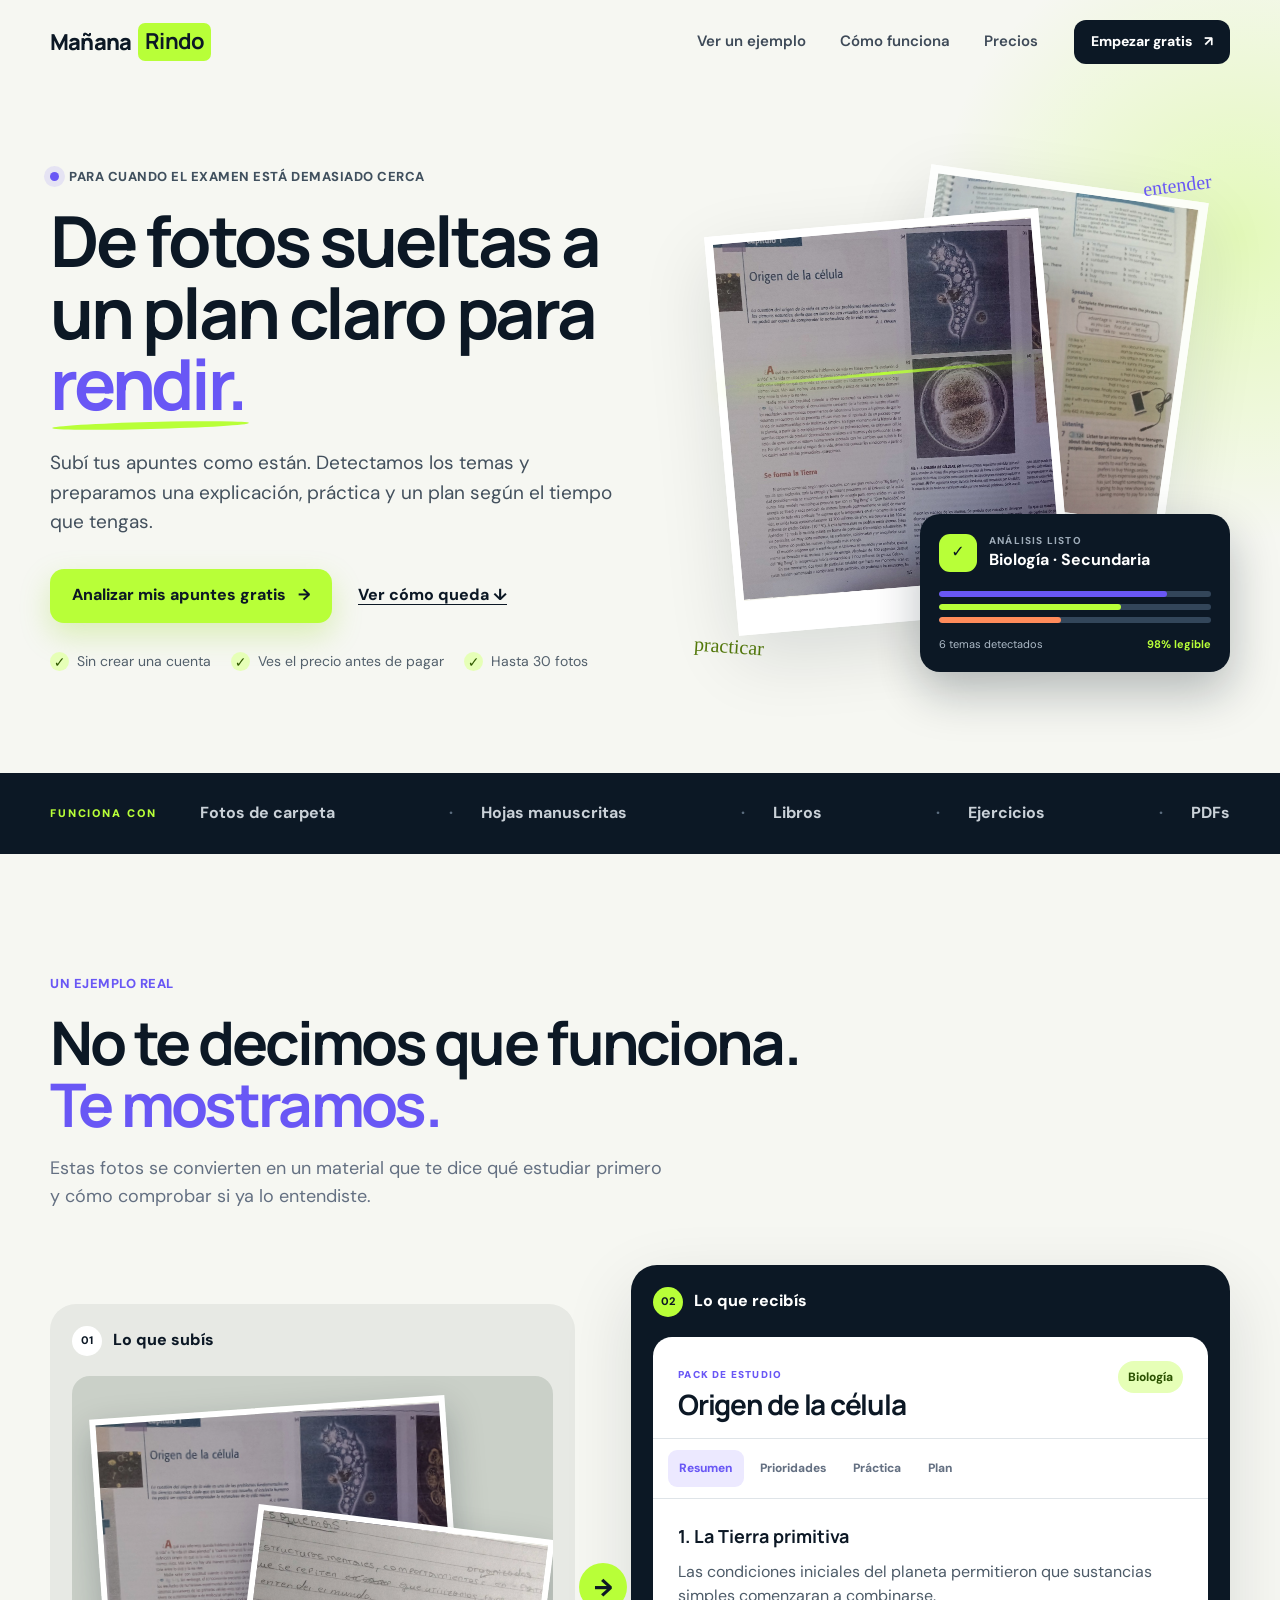
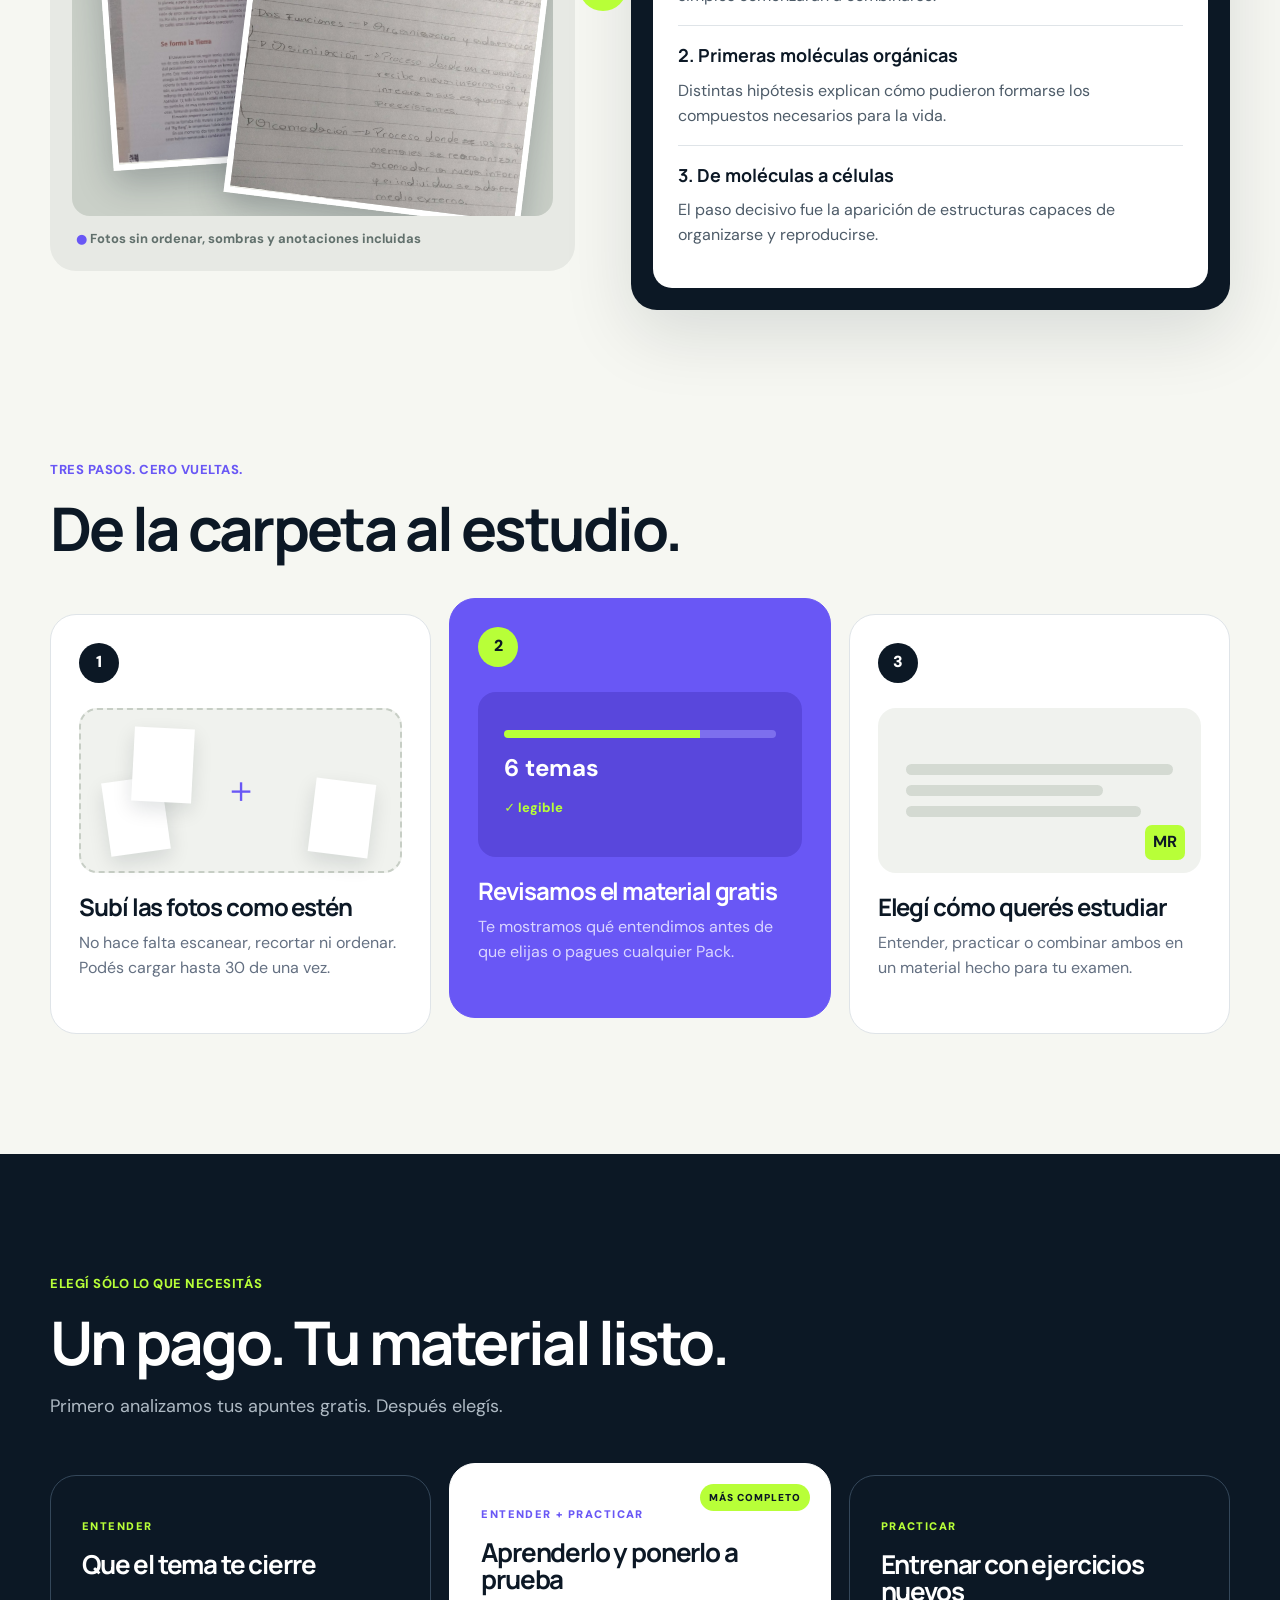
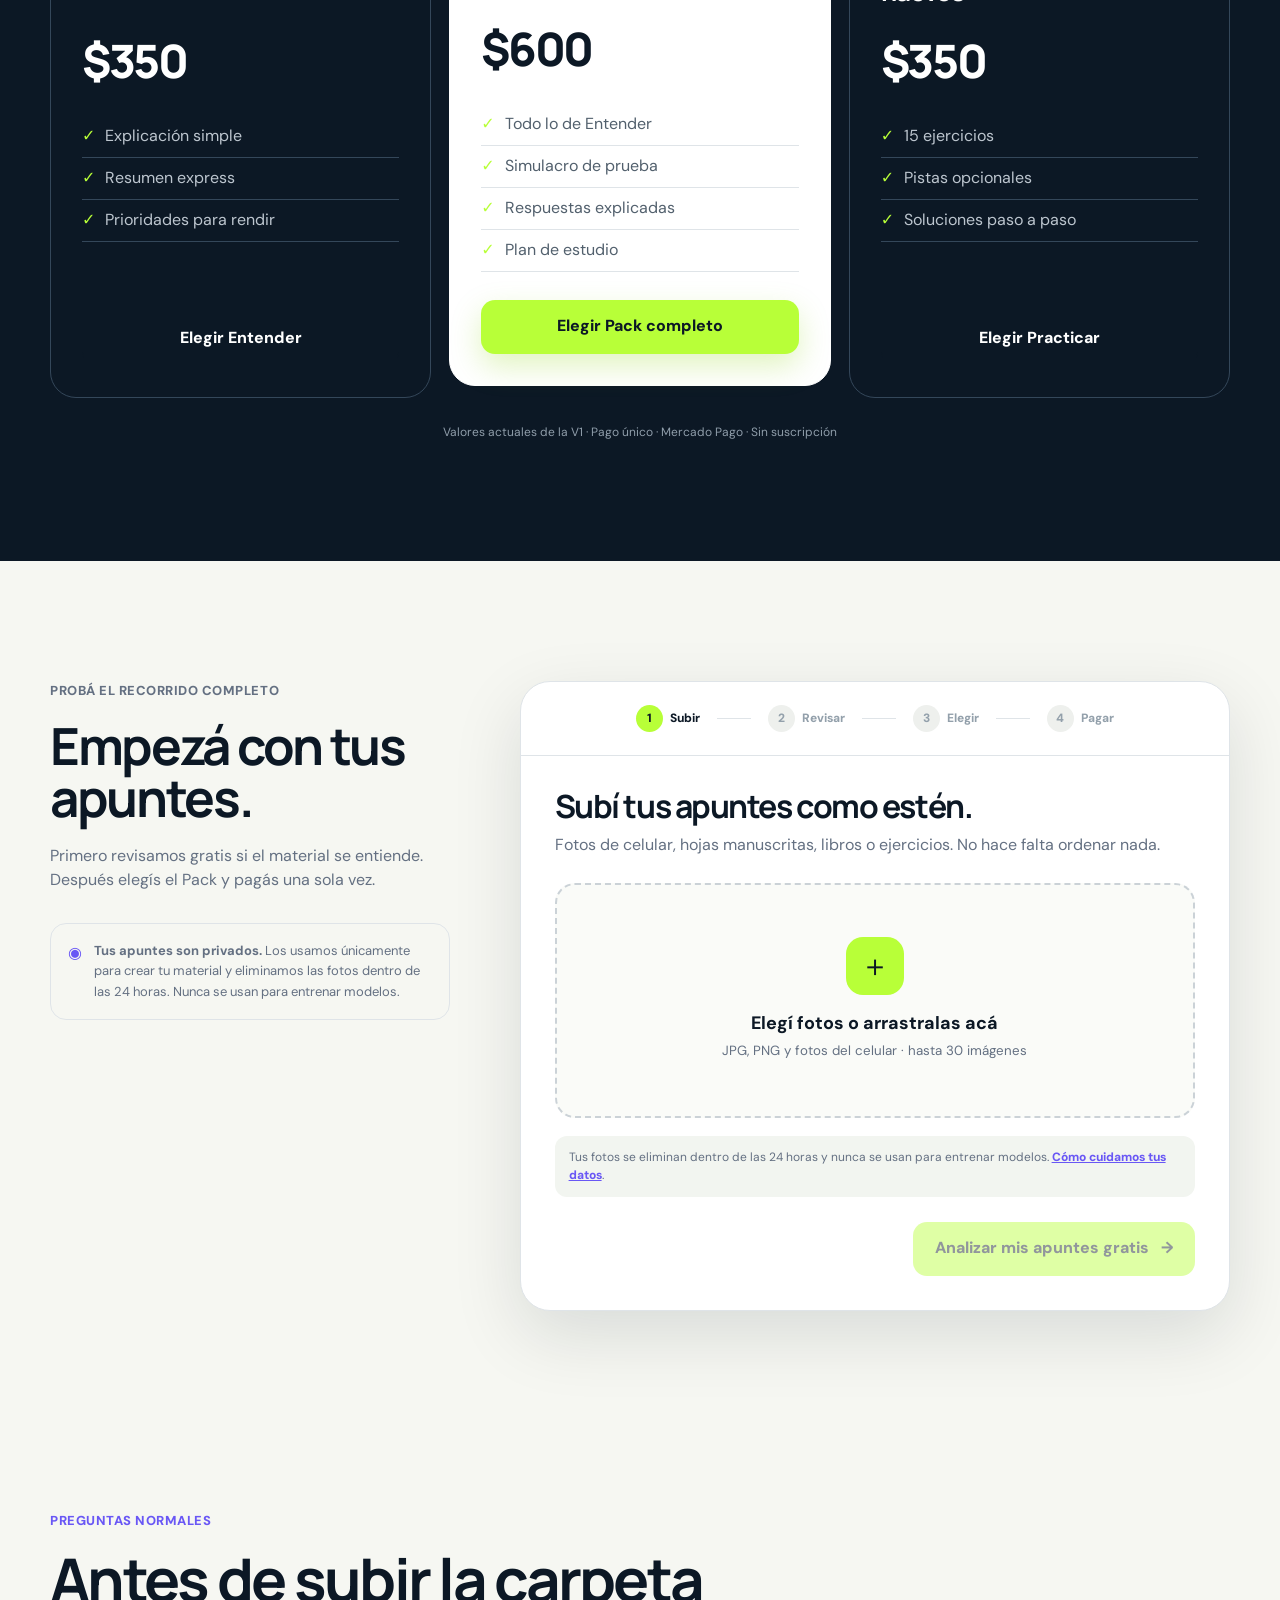
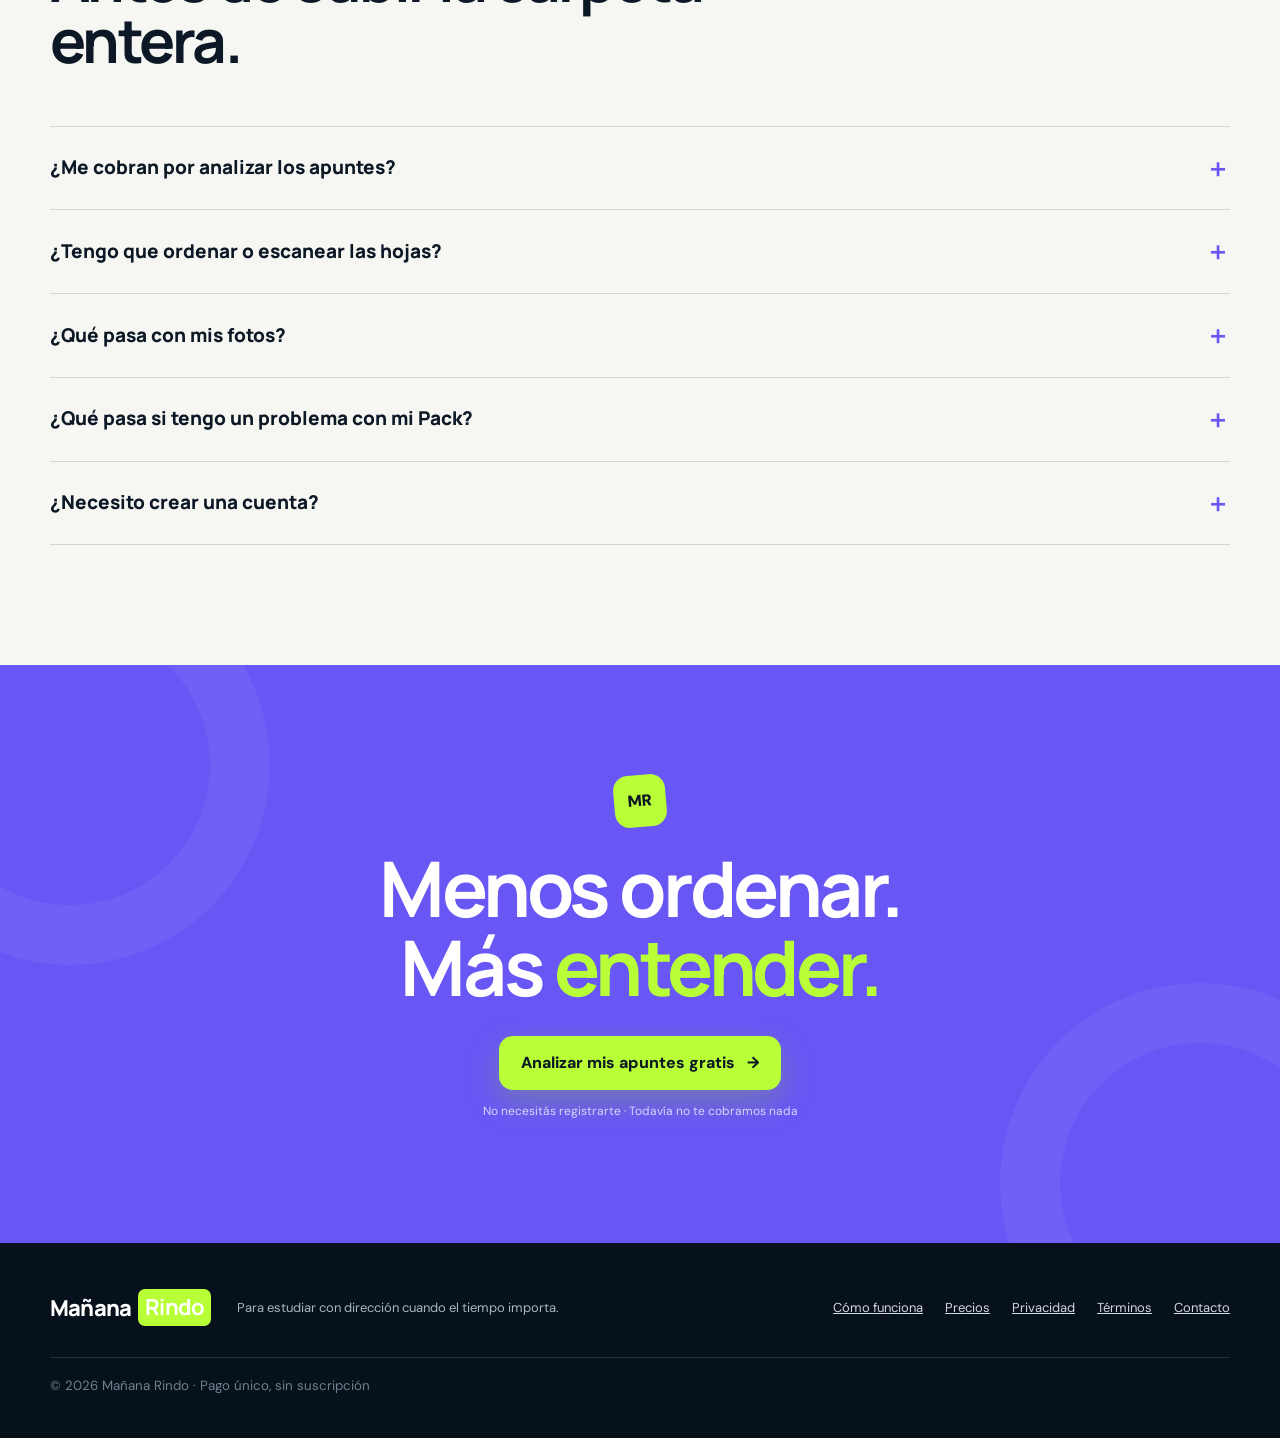
==== commit 699b470f: "Prepare Mañana Rindo V2 for production review" ====
--- a/index.html
+++ b/index.html
@@ -1,645 +1,231 @@
 <!doctype html>
 <html lang="es">
 <head>
-<meta charset="utf-8">
-<meta name="viewport" content="width=device-width,initial-scale=1,viewport-fit=cover">
-<meta name="theme-color" content="#0D1B2A">
-<meta name="description" content="Subí fotos de tus apuntes y elegí: entender el tema, practicar o hacer ambas cosas. Mañana Rindo prepara material personalizado en minutos.">
-<meta property="og:title" content="Mañana Rindo">
-<meta property="og:description" content="Subí tus apuntes. Elegí entender, practicar o las dos cosas.">
-<meta property="og:type" content="website">
-<meta property="og:url" content="https://www.mananarindo.com/">
-<link rel="canonical" href="https://www.mananarindo.com/">
-
-<title>Mañana Rindo V4 — Analizá tus apuntes</title>
-<style>
-:root{--ink:#0D1B2A;--paper:#F7F5EF;--lime:#B9FF66;--violet:#6B5CFF;--muted:#687787;--line:#DBE2E9;--shadow:0 16px 46px rgba(13,27,42,.10)}*{box-sizing:border-box}body{margin:0;background:radial-gradient(circle at 100% 0%,rgba(185,255,102,.36),transparent 28rem),var(--paper);color:var(--ink);font-family:Inter,system-ui,-apple-system,"Segoe UI",sans-serif}.shell{width:min(100%,540px);margin:auto;min-height:100vh;padding-bottom:38px}.top{display:flex;justify-content:space-between;align-items:center;padding:18px 18px 4px}.logo{font-size:22px;font-weight:950;letter-spacing:-.045em}.logo b{background:var(--lime);padding:2px 7px;border-radius:9px}.step{font-size:12px;font-weight:850;padding:7px 10px;border:1px solid var(--line);background:#fff;border-radius:999px}.hero{padding:22px 18px 8px}.kicker{display:inline-block;font-size:13px;font-weight:850;padding:8px 11px;border-radius:999px;background:#ffffffcc;border:1px solid #0d1b2a17}h1{font-size:43px;line-height:.99;letter-spacing:-.055em;margin:15px 0 12px}.hero p{margin:0;font-size:17px;line-height:1.48;color:#294057}.card{margin:18px;background:#fff;border:1px solid var(--line);border-radius:22px;padding:18px;box-shadow:var(--shadow)}h2{font-size:21px;letter-spacing:-.035em;margin:0 0 5px}.sub{margin:0 0 16px;color:var(--muted);font-size:14px;line-height:1.45}.upload{position:relative;min-height:156px;border:2px dashed #B9C5D1;border-radius:19px;background:#FAFBFC;display:grid;place-items:center;text-align:center;padding:20px}.upload.drag{border-color:var(--violet);background:#F5F3FF}.upload input{position:absolute;inset:0;width:100%;height:100%;opacity:0;cursor:pointer}.ico{font-size:35px}.upload strong{display:block;font-size:16px}.upload small{display:block;color:var(--muted);font-size:12px;line-height:1.45;margin-top:5px}.files{display:grid;gap:8px;margin-top:12px}.file{display:grid;grid-template-columns:auto minmax(0,1fr) auto;align-items:center;gap:9px;background:#F5F7F9;border:1px solid var(--line);border-radius:13px;padding:10px}.name{font-size:13px;white-space:nowrap;overflow:hidden;text-overflow:ellipsis}.meta{font-size:11px;color:var(--muted)}.field{margin-top:14px}label{display:block;font-size:13px;font-weight:850;margin-bottom:7px}input,select{font:inherit}input[type=text],input[type=date],select{width:100%;padding:14px 13px;border-radius:14px;border:1px solid #C9D3DD;background:#fff;color:var(--ink);outline:none}.two{display:grid;grid-template-columns:1fr 1fr;gap:10px}.cta{width:100%;margin-top:18px;border:0;border-radius:15px;padding:16px 18px;background:var(--lime);color:var(--ink);font-weight:950;font-size:17px;cursor:pointer;box-shadow:0 7px 0 #8DCC42}.cta:disabled{opacity:.45;cursor:not-allowed;box-shadow:none}.help{text-align:center;margin-top:10px;color:var(--muted);font-size:11px}.progress{display:none;margin-top:15px}.progress.show{display:block}.progress-head{display:flex;justify-content:space-between;font-size:12px;font-weight:800}.track{height:10px;background:#E9EDF1;border-radius:999px;overflow:hidden;margin-top:8px}.bar{width:0;height:100%;background:var(--violet);transition:width .25s}.status{margin-top:10px;color:var(--muted);font-size:12px}.notice{display:none;margin:15px 18px 0;padding:13px 14px;border-radius:15px;font-size:13px;line-height:1.45}.notice.show{display:block}.notice.error{background:#FFF0F0;color:#A62D2D;border:1px solid #F0C7C7}.notice.warn{margin:10px 0 0;background:#FFF6DD;color:#8B5A00;border:1px solid #F0DEA9}.result{display:none}.result.show{display:block}.resultHero{background:#EBF8F1;border:1px solid #BDE5CE;border-radius:18px;padding:16px;margin-bottom:16px}.resultHero b{font-size:19px}.resultHero p{margin:6px 0 0;color:#3F6553;font-size:13px;line-height:1.5}.subjectRow{display:flex;align-items:center;gap:8px;flex-wrap:wrap;margin:0 0 12px}.subjectChip{display:inline-flex;align-items:center;gap:6px;background:#F0EEFF;color:#4D42C9;border:1px solid #DCD8FF;border-radius:999px;padding:7px 10px;font-size:12px;font-weight:900}.resultIntro{font-size:14px;line-height:1.5;color:var(--ink2);margin:0 0 15px}.topics{display:grid;gap:9px}.topic{border:1px solid var(--line);border-radius:14px;padding:12px;background:#FBFCFC}.topic b{display:block;font-size:14px;margin-bottom:3px}.topic span{color:var(--muted);font-size:12px;line-height:1.4}.quality{display:none}.pill{display:none}.warningBox{margin-top:14px;padding:14px 15px;border-radius:16px;background:#FFF6DD;border:1px solid #F0DEA9;color:#7A5200}.warningBox b{display:block;font-size:14px;margin-bottom:6px}.warningBox ul{margin:0;padding-left:18px}.warningBox li{font-size:12px;line-height:1.5;margin:4px 0}.secondaryBtn{width:100%;margin-top:12px;border:1px solid #C8D1DA;border-radius:13px;padding:12px 14px;background:#fff;color:var(--ink);font-weight:850;cursor:pointer}.next{margin-top:16px;background:var(--ink);color:#fff;border-radius:18px;padding:16px}.next small{color:#C7D1DC}.next strong{display:block;font-size:20px;margin:4px 0 8px}.mock{border:0;width:100%;border-radius:14px;background:var(--lime);color:var(--ink);padding:15px;font-weight:950;font-size:16px;opacity:1}.mock:disabled{opacity:1;color:var(--ink)}.dev{display:none;margin:18px;border:1px dashed #A8B4C0;border-radius:16px;padding:13px;background:#fff;font-size:12px;line-height:1.5;color:var(--muted)}.dev.show{display:block}footer{text-align:center;color:var(--muted);font-size:11px;padding:20px}@media(max-width:380px){h1{font-size:38px}.two{grid-template-columns:1fr}}
-
-.packLoading{display:none}.packLoading.show{display:block}.packResult{display:none}.packResult.show{display:block}
-.packHero{background:linear-gradient(135deg,#0D1B2A,#183451);color:#fff;border-radius:20px;padding:19px;margin-bottom:17px}
-.packHero .done{display:inline-block;background:var(--lime);color:var(--ink);font-size:11px;font-weight:950;padding:6px 9px;border-radius:999px;margin-bottom:9px}
-.packHero h2{font-size:27px;line-height:1.05;margin:0 0 7px}.packHero p{margin:0;color:#D7E0E8;font-size:13px;line-height:1.5}
-.packMeta{display:flex;gap:7px;flex-wrap:wrap;margin-top:12px}.packMeta span{font-size:11px;font-weight:850;background:#ffffff14;border:1px solid #ffffff22;padding:6px 8px;border-radius:999px}
-.packSection{margin-top:22px}.packSectionTitle{display:flex;gap:10px;align-items:flex-start;margin-bottom:11px}.packNum{display:grid;place-items:center;flex:0 0 31px;height:31px;border-radius:10px;background:var(--lime);font-size:14px;font-weight:950}.packSectionTitle h3{margin:1px 0 2px;font-size:20px;letter-spacing:-.025em}.packSectionTitle p{margin:0;color:var(--muted);font-size:12px;line-height:1.4}
-.summaryBlock{padding:14px 0;border-bottom:1px solid #E8EDF1}.summaryBlock:last-child{border-bottom:0}.summaryBlock h4{margin:0 0 6px;font-size:15px}.summaryBlock p{margin:0;color:#334B61;font-size:13px;line-height:1.55}.keyPoints{margin:9px 0 0;padding-left:18px;color:#334B61}.keyPoints li{font-size:13px;line-height:1.5;margin:4px 0}.exampleBox{margin-top:9px;background:#F4F2FF;border:1px solid #DED9FF;border-radius:12px;padding:10px 11px;color:#453B9C;font-size:12px;line-height:1.45}
-.priority{display:grid;grid-template-columns:auto 1fr;gap:10px;padding:12px;border:1px solid var(--line);border-radius:14px;margin:8px 0;background:#FCFCFC}.prioBadge{font-size:10px;font-weight:950;padding:6px 8px;border-radius:999px;height:max-content}.prio-alta{background:#FFE4E4;color:#9C2424}.prio-media{background:#FFF0C7;color:#805800}.prio-repaso{background:#E7F5EC;color:#176B45}.priority b{display:block;font-size:13px;margin-bottom:3px}.priority span{display:block;color:var(--muted);font-size:12px;line-height:1.4}
-.question{border:1px solid var(--line);border-radius:15px;padding:14px;margin:9px 0;background:#fff}.questionHead{display:flex;align-items:center;justify-content:space-between;gap:8px;margin-bottom:8px}.qnum{font-size:11px;font-weight:950;color:var(--violet)}.qtype{font-size:10px;font-weight:800;color:var(--muted);background:#F1F3F5;padding:5px 7px;border-radius:999px}.question p{margin:0;font-size:14px;line-height:1.5}.options{display:grid;gap:6px;margin-top:10px}.option{font-size:12px;border:1px solid #E1E6EB;padding:9px 10px;border-radius:10px;background:#FAFBFC}
-.answers details{border:1px solid var(--line);border-radius:13px;margin:8px 0;background:#FBFCFC}.answers summary{cursor:pointer;padding:12px;font-size:13px;font-weight:900}.answerBody{padding:0 12px 12px;color:#334B61;font-size:12px;line-height:1.55}.answerBody b{color:var(--ink)}
-.planBlock{display:grid;grid-template-columns:72px 1fr;gap:11px;padding:12px 0;border-bottom:1px solid #E8EDF1}.planBlock:last-child{border-bottom:0}.planTime{font-size:12px;font-weight:950;color:var(--violet)}.planBlock b{display:block;font-size:13px;margin-bottom:3px}.planBlock p{margin:0;color:var(--muted);font-size:12px;line-height:1.45}
-.readyItem{display:flex;align-items:flex-start;gap:10px;border:1px solid var(--line);border-radius:13px;padding:11px;margin:7px 0;cursor:pointer}.readyItem input{margin-top:2px;width:18px;height:18px;accent-color:#6B5CFF}.readyItem span{font-size:13px;line-height:1.4}.packWarning{background:#FFF6DD;border:1px solid #F0DEA9;color:#795000;border-radius:14px;padding:12px 13px;margin-top:14px;font-size:12px;line-height:1.5}
-.packActions{display:grid;grid-template-columns:1fr 1fr;gap:9px;margin-top:20px}.packAction{border:1px solid #C8D1DA;background:#fff;color:var(--ink);border-radius:13px;padding:12px;font-weight:850;cursor:pointer}.packAction.primary{border:0;background:var(--ink);color:#fff}
-.generateBtn{cursor:pointer!important}.generateBtn:disabled{cursor:not-allowed!important;opacity:.5!important}
-
-
-@media print{body{background:#fff}.top,.hero,#notice,main>section.card:not(#packResult),#dev,footer,.packActions{display:none!important}.shell{width:100%;max-width:none}.packResult{display:block!important;box-shadow:none;border:0;margin:0}.answers details{break-inside:avoid}.answers details>div{display:block!important}.packSection{break-inside:auto}.question,.summaryBlock,.priority,.planBlock{break-inside:avoid}}
-
-.v4Info{margin:10px 0 0;padding:10px 12px;border-radius:13px;background:#F3F1FF;border:1px solid #DDD8FF;color:#4B4192;font-size:11px;line-height:1.45}.uploadBusy{pointer-events:none;opacity:.72}
-
-.savedBanner{background:#EBF8F1;border:1px solid #BDE5CE;border-radius:16px;padding:14px;margin-bottom:15px;color:#24563D}
-.savedBanner b{display:block;font-size:15px;margin-bottom:4px}.savedBanner span{font-size:12px;line-height:1.45}
-.savedPackItem{display:flex;align-items:center;gap:10px;border:1px solid var(--line);border-radius:14px;padding:11px 12px;margin:8px 0;background:#FBFCFC;text-decoration:none;color:var(--ink)}
-.savedPackItem .spMain{min-width:0;flex:1}.savedPackItem b{display:block;font-size:13px;white-space:nowrap;overflow:hidden;text-overflow:ellipsis}.savedPackItem span{display:block;font-size:11px;color:var(--muted);margin-top:2px}.savedPackItem .arrow{font-size:18px}
-
-
-.choiceArea{
-  margin-top:22px;
-  padding-top:20px;
-  border-top:1px solid var(--line);
-}
-.choiceHeader small{
-  display:block;
-  color:var(--muted);
-  font-size:11px;
-  font-weight:900;
-  text-transform:uppercase;
-  letter-spacing:.055em;
-}
-.choiceHeader h3{
-  margin:6px 0 6px;
-  font-size:22px;
-  line-height:1.15;
-  letter-spacing:-.035em;
-}
-.choiceHeader p{
-  margin:0 0 16px;
-  color:var(--muted);
-  font-size:13px;
-  line-height:1.48;
-}
-.choiceGrid{
-  display:grid;
-  gap:12px;
-}
-.productCard{
-  position:relative;
-  width:100%;
-  min-height:112px;
-  text-align:left;
-  border:1.5px solid #D6DEE6;
-  background:#fff;
-  border-radius:18px;
-  padding:16px 92px 16px 16px;
-  cursor:pointer;
-  color:var(--ink);
-  transition:border-color .16s ease,box-shadow .16s ease,background .16s ease,transform .12s ease;
-  box-shadow:0 3px 10px rgba(13,27,42,.035);
-}
-.productCard:hover{
-  border-color:#AAB6C2;
-  transform:translateY(-1px);
-}
-.productCard.featured{
-  background:#fff;
-  color:var(--ink);
-  border-color:#D6DEE6;
-}
-.productCard.featured .productDesc{
-  color:var(--muted);
-}
-.productCard.selected,
-.productCard.featured.selected{
-  border:2px solid var(--violet);
-  background:#F6F4FF;
-  box-shadow:0 0 0 4px rgba(107,92,255,.10),0 8px 20px rgba(13,27,42,.06);
-}
-.productCard.selected::after{
-  content:"✓";
-  position:absolute;
-  top:14px;
-  right:14px;
-  display:grid;
-  place-items:center;
-  width:25px;
-  height:25px;
-  border-radius:999px;
-  background:var(--violet);
-  color:#fff;
-  font-size:14px;
-  font-weight:950;
-}
-.productIcon{
-  display:block;
-  font-size:27px;
-  margin-bottom:6px;
-}
-.productName{
-  display:block;
-  font-size:17px;
-  font-weight:950;
-  letter-spacing:-.025em;
-}
-.productDesc{
-  display:block;
-  font-size:12px;
-  line-height:1.48;
-  color:var(--muted);
-  margin-top:5px;
-}
-.productPrice{
-  position:absolute;
-  right:14px;
-  bottom:14px;
-  display:inline-flex;
-  align-items:center;
-  justify-content:center;
-  min-width:62px;
-  padding:7px 9px;
-  border-radius:999px;
-  background:#F1F4F6;
-  color:var(--ink);
-  font-size:14px;
-  font-weight:950;
-}
-.productCard.selected .productPrice{
-  background:#E8E4FF;
-  color:#4638C8;
-}
-.recBadge{
-  display:none;
-  position:absolute;
-  right:48px;
-  top:15px;
-  font-size:9px;
-  font-weight:950;
-  padding:5px 7px;
-  border-radius:999px;
-  background:var(--lime);
-  color:var(--ink);
-  box-shadow:0 2px 6px rgba(13,27,42,.08);
-}
-.productCard.recommended .recBadge{
-  display:block;
-}
-.choiceArea .generateBtn{
-  display:block;
-  margin-top:20px;
-  padding:16px 15px;
-  border-radius:15px;
-  box-shadow:0 6px 0 #8DCC42;
-}
-.choiceArea .generateBtn:active{
-  transform:translateY(2px);
-  box-shadow:0 4px 0 #8DCC42;
-}
-.choiceArea .generateBtn:disabled{
-  box-shadow:none;
-}
-.payNote{
-  text-align:center;
-  color:var(--muted);
-  font-size:10px;
-  margin-top:12px;
-}
-@media(max-width:380px){
-  .productCard{padding-right:78px}
-  .recBadge{right:45px}
-}
-
-</style>
+  <!-- Google tag (gtag.js) -->
+  <script async src="https://www.googletagmanager.com/gtag/js?id=G-R9TQHZRCX0"></script>
+  <script>
+    window.dataLayer = window.dataLayer || [];
+    function gtag(){dataLayer.push(arguments);}
+    gtag('js', new Date());
+    gtag('config', 'G-R9TQHZRCX0');
+  </script>
+  <meta charset="utf-8">
+  <meta name="viewport" content="width=device-width, initial-scale=1">
+  <meta name="theme-color" content="#b8ff38">
+  <meta name="description" content="Convertí fotos de tus apuntes en un plan claro para estudiar.">
+  <title>Mañana Rindo — De tus apuntes a un plan para rendir</title>
+  <link rel="preconnect" href="https://fonts.googleapis.com">
+  <link rel="preconnect" href="https://fonts.gstatic.com" crossorigin>
+  <link href="https://fonts.googleapis.com/css2?family=DM+Sans:wght@400;500;600;700&family=Manrope:wght@600;700;800&display=swap" rel="stylesheet">
+  <link rel="stylesheet" href="styles.css">
 </head>
 <body>
-<main class="shell">
-<header class="top"><div class="logo">Mañana <b>Rindo</b></div><div class="step" id="stepLabel">Paso 1 · Analizar</div></header>
-<section class="hero"><div class="kicker">📚 Primero vemos qué tenés que estudiar</div><h1>Subí tus apuntes.<br>Te decimos qué detectamos.</h1><p>Sacale fotos a las hojas de la carpeta y subilas. Las analizamos antes de cobrarte para confirmar que el material se entiende.</p></section>
-<section id="myPacksCard" class="card" style="display:none">
-  <h2>📚 Mis Packs guardados</h2>
-  <p class="sub">Podés volver a abrir los Packs que hiciste desde este dispositivo.</p>
-  <div id="myPacksList"></div>
-</section>
-<div id="notice" class="notice"></div>
-<section class="card">
-<h2>Tu material</h2><p class="sub">No hace falta ordenar las fotos. Podés subir hasta 30 y las acomodamos nosotros.</p>
-<div class="upload" id="drop"><input id="files" type="file" accept="image/*" multiple><div><div class="ico">📎</div><strong>Subí las fotos de la carpeta</strong><small>Hasta 30 fotos. No hace falta escanear nada: sacales fotos como están.</small></div></div>
-<div class="v4Info">📷 Podés elegir las 30 fotos juntas o agregarlas en varias tandas. Las subimos de forma segura en bloques pequeños.</div><div id="photoCounter" style="margin-top:10px;text-align:center;font-size:12px;font-weight:850;color:var(--muted)">0 / 30 fotos agregadas</div><div id="fileList" class="files"></div>
-<div class="field"><label>Materia</label><input id="materia" type="text" placeholder="Ej: Historia, Biología, Matemática..."></div>
-<div class="two"><div class="field"><label>Nivel</label><select id="nivel"><option value="">Elegir</option><option>Primaria</option><option>Secundaria</option><option>Terciario</option><option>Universidad</option></select></div><div class="field"><label>Tiempo disponible</label><select id="tiempo"><option value="">Elegir</option><option>30 minutos</option><option>1 hora</option><option>2 horas</option><option>3 horas</option><option>Más de 3 horas</option></select></div></div>
-<div class="field"><label>¿Cuándo rendís?</label><input id="fecha" type="date"></div>
-<button id="btn" class="cta" disabled>Analizar mis apuntes</button><div class="help">Todavía no te cobramos nada.</div>
-<div id="progress" class="progress"><div class="progress-head"><span id="plabel">Preparando…</span><span id="pct">0%</span></div><div class="track"><div id="bar" class="bar"></div></div><div id="status" class="status"></div></div>
-</section>
-<section id="result" class="card result">
-<div class="resultHero"><b id="rtitle">✅ Listo, entendimos tus apuntes</b><p id="rsummary"></p></div>
-<div class="subjectRow"><span id="subjectChip" class="subjectChip">📘 Materia</span></div>
-<h2>Esto es lo que tenés que estudiar</h2>
-<p class="resultIntro" id="matter"></p>
-<div id="topics" class="topics"></div>
-<div id="quality" class="quality"></div>
-<div id="warnings"></div>
-<button id="reviewPhotos" class="secondaryBtn" type="button">📷 ¿Algo no se ve bien? Agregar otras fotos</button>
-<div id="choiceArea" class="choiceArea">
-  <div class="choiceHeader">
-    <small>Siguiente paso</small>
-    <h3>¿Qué necesitás hacer con este tema?</h3>
-    <p id="recommendReason">Elegí la forma de estudio que más te sirva.</p>
-  </div>
-
-  <div class="choiceGrid">
-    <button type="button" class="productCard" data-pack="entender">
-      <span class="recBadge">RECOMENDADO</span>
-      <span class="productIcon">🧠</span>
-      <span class="productName">Entender el tema</span>
-      <span class="productDesc">Tus apuntes explicados de forma simple para entender el tema rápido.</span>
-      <span class="productPrice">$350</span>
-    </button>
-
-    <button type="button" class="productCard" data-pack="practicar">
-      <span class="recBadge">RECOMENDADO</span>
-      <span class="productIcon">✏️</span>
-      <span class="productName">Practicar</span>
-      <span class="productDesc">15 ejercicios nuevos del mismo tipo que tus apuntes, con pistas y soluciones.</span>
-      <span class="productPrice">$350</span>
-    </button>
-
-    <button type="button" class="productCard featured" data-pack="completo">
-      <span class="recBadge">RECOMENDADO</span>
-      <span class="productIcon">⭐</span>
-      <span class="productName">Entender + practicar</span>
-      <span class="productDesc">Primero entendés el tema y después lo practicás con ejercicios.</span>
-      <span class="productPrice">$600</span>
-    </button>
-  </div>
-
-  <button id="generatePackBtn" class="mock generateBtn">Continuar · $600</button>
-  <div class="payNote">Pago único · Mercado Pago · sin suscripción</div>
-</div>
-</section>
-
-<section id="packLoading" class="card packLoading">
-  <h2>⏳ Estamos preparando tu Pack</h2>
-  <p class="sub">Ahora sí estamos leyendo el material en profundidad.</p>
-  <div class="progress show">
-    <div class="progress-head"><span id="packProgressLabel">Leyendo todos tus apuntes…</span><span id="packPct">10%</span></div>
-    <div class="track"><div id="packBar" class="bar" style="width:10%"></div></div>
-    <div id="packStatus" class="status">Esto puede tardar un poco más que el análisis inicial.</div>
-  </div>
-</section>
-
-<section id="packResult" class="card packResult">
-  <div class="packHero">
-    <span class="done">🎉 PACK LISTO</span>
-    <h2>Tu Pack de Estudio</h2>
-    <p id="packIntro"></p>
-    <div class="packMeta"><span id="packMateria">Materia</span><span id="packNivel">Nivel</span><span id="packTiempo">Tiempo</span></div>
-  </div>
-
-  <div class="packSection">
-    <div class="packSectionTitle"><div class="packNum">1</div><div><h3>Resumen express</h3><p>Lo esencial de tus propios apuntes, ordenado para estudiar.</p></div></div>
-    <div id="packSummary"></div>
-  </div>
-
-  <div class="packSection">
-    <div class="packSectionTitle"><div class="packNum">2</div><div><h3>Lo que tenés que saber sí o sí</h3><p>En qué conviene poner la energía primero.</p></div></div>
-    <div id="packPriorities"></div>
-  </div>
-
-  <div class="packSection">
-    <div class="packSectionTitle"><div class="packNum">3</div><div><h3>Simulacro de prueba</h3><p>Hacelo sin mirar las respuestas.</p></div></div>
-    <p id="examInstructions" class="sub"></p>
-    <div id="packQuestions"></div>
-  </div>
-
-  <div class="packSection answers">
-    <div class="packSectionTitle"><div class="packNum">4</div><div><h3>Respuestas explicadas</h3><p>Abrí cada respuesta recién después de intentar el ejercicio.</p></div></div>
-    <div id="packAnswers"></div>
-  </div>
-
-  <div class="packSection">
-    <div class="packSectionTitle"><div class="packNum">5</div><div><h3>Tu plan de estudio</h3><p id="planIntro">Organizado según el tiempo que dijiste que tenés.</p></div></div>
-    <div id="packPlan"></div>
-  </div>
-
-  <div class="packSection">
-    <div class="packSectionTitle"><div class="packNum">6</div><div><h3>¿Estoy listo para rendir?</h3><p>Marcá lo que ya podés hacer sin ayuda.</p></div></div>
-    <div id="packChecklist"></div>
-  </div>
-
-  <div id="packWarnings"></div>
-  <div class="packActions">
-    <button id="printPack" class="packAction primary">🖨️ Guardar / imprimir</button>
-    <button id="backTop" class="packAction">↑ Volver arriba</button>
-  </div>
-</section>
-
-<div id="dev" class="dev"></div><footer>Pago único · sin suscripción · sin crear una cuenta</footer>
-</main>
-<script>
-const CONFIG={UPLOAD_WEBHOOK:"https://dailyastroinfo.app.n8n.cloud/webhook/manana-rindo-subir-fotos-v5",ANALYZE_WEBHOOK:"https://dailyastroinfo.app.n8n.cloud/webhook/manana-rindo-analizar-v7",CHECKOUT_WEBHOOK:"https://dailyastroinfo.app.n8n.cloud/webhook/manana-rindo-crear-checkout-prod-v1",GET_PACK_WEBHOOK:"https://dailyastroinfo.app.n8n.cloud/webhook/manana-rindo-obtener-pack-v5",MAX_FILES:30,UPLOAD_BATCH:4,TARGET_IMAGE_MB:1.7,UPLOAD_MAX_SIDE:2200};
-const $=x=>document.getElementById(x),E={files:$("files"),list:$("fileList"),photoCounter:$("photoCounter"),drop:$("drop"),materia:$("materia"),nivel:$("nivel"),tiempo:$("tiempo"),fecha:$("fecha"),btn:$("btn"),progress:$("progress"),bar:$("bar"),pct:$("pct"),plabel:$("plabel"),status:$("status"),notice:$("notice"),result:$("result"),rtitle:$("rtitle"),rsummary:$("rsummary"),matter:$("matter"),topics:$("topics"),quality:$("quality"),warnings:$("warnings"),subjectChip:$("subjectChip"),reviewPhotos:$("reviewPhotos"),generatePackBtn:$("generatePackBtn"),packLoading:$("packLoading"),packResult:$("packResult"),packBar:$("packBar"),packPct:$("packPct"),packProgressLabel:$("packProgressLabel"),packStatus:$("packStatus"),packIntro:$("packIntro"),packMateria:$("packMateria"),packNivel:$("packNivel"),packTiempo:$("packTiempo"),packSummary:$("packSummary"),packPriorities:$("packPriorities"),examInstructions:$("examInstructions"),packQuestions:$("packQuestions"),packAnswers:$("packAnswers"),packPlan:$("packPlan"),packChecklist:$("packChecklist"),packWarnings:$("packWarnings"),printPack:$("printPack"),backTop:$("backTop"),stepLabel:$("stepLabel"),dev:$("dev"),myPacksCard:$("myPacksCard"),myPacksList:$("myPacksList")};let selected=[],lastAnalysis=null,uploadedFiles=[],orderId=null,selectedPackType='completo';
-(()=>{const d=new Date();d.setDate(d.getDate()+1);E.fecha.value=[d.getFullYear(),String(d.getMonth()+1).padStart(2,"0"),String(d.getDate()).padStart(2,"0")].join("-");const q=new URLSearchParams(location.search).get("webhook");if(q)localStorage.setItem("mr_webhook",q);const saved=localStorage.getItem("mr_webhook");if(saved&&CONFIG.ANALYZE_WEBHOOK.includes("PEGAR_"))CONFIG.ANALYZE_WEBHOOK=saved;if(CONFIG.ANALYZE_WEBHOOK.includes("PEGAR_")){E.dev.classList.add("show");E.dev.innerHTML='<b>Falta conectar n8n.</b> Para probar sin editar el archivo abrilo agregando <code>?webhook=URL_DE_PRODUCCION</code> a la dirección.'}})();
-const mb=n=>n/1048576,human=n=>mb(n)>=1?mb(n).toFixed(1)+" MB":Math.max(1,Math.round(n/1024))+" KB",esc=s=>String(s).replace(/[&<>"']/g,m=>({"&":"&amp;","<":"&lt;",">":"&gt;","\"":"&quot;","'":"&#039;"}[m]));
-function notice(msg,type="error"){E.notice.className="notice show "+type;E.notice.innerHTML=msg;scrollTo({top:0,behavior:"smooth"})}function clear(){E.notice.className="notice"}function validate(){E.btn.disabled=!(selected.length&&E.materia.value.trim()&&E.nivel.value&&E.tiempo.value&&E.fecha.value)}
-
-const PACK_STORAGE_KEY="mr_packs_v7";
-function randomHex(bytes=16){
-  const a=new Uint8Array(bytes);crypto.getRandomValues(a);
-  return [...a].map(x=>x.toString(16).padStart(2,"0")).join("");
-}
-function makePackId(){return "mrp_"+randomHex(12)}
-function makeAccessToken(){return randomHex(32)}
-function packPageUrl(packId,token){
-  return "https://www.mananarindo.com/pack.html"+"?p="+encodeURIComponent(packId)+"&k="+encodeURIComponent(token);
-}
-function loadSavedPacks(){
-  try{return JSON.parse(localStorage.getItem(PACK_STORAGE_KEY)||"[]")}catch{return []}
-}
-function savePackLink(entry){
-  try{
-    const current=loadSavedPacks().filter(x=>x.pack_id!==entry.pack_id);
-    current.unshift(entry);
-    localStorage.setItem(PACK_STORAGE_KEY,JSON.stringify(current.slice(0,20)));
-  }catch{}
-  renderSavedPacks();
-}
-function renderSavedPacks(){
-  if(!E.myPacksCard||!E.myPacksList)return;
-  const packs=loadSavedPacks();
-  if(!packs.length){E.myPacksCard.style.display="none";return}
-  E.myPacksCard.style.display="block";E.myPacksList.innerHTML="";
-  packs.forEach(p=>{
-    const a=document.createElement("a");a.className="savedPackItem";a.href=p.url;
-    const date=p.created_at?new Date(p.created_at).toLocaleDateString("es-AR"):"";
-    const typeLabel=p.tipo_pack==="entender"?"🧠 Entender":p.tipo_pack==="practicar"?"✏️ Practicar":p.tipo_pack==="completo"?"⭐ Completo":"";a.innerHTML=`<span>📘</span><span class="spMain"><b>${esc(p.materia||"Material de estudio")}</b><span>${esc(typeLabel)}${typeLabel&&p.nivel?" · ":""}${esc(p.nivel||"")}${date?" · "+esc(date):""}</span></span><span class="arrow">›</span>`;
-    E.myPacksList.appendChild(a);
-  });
-}
-renderSavedPacks();
-
-function resetUploaded(){uploadedFiles=[];orderId=null;lastAnalysis=null;E.result.classList.remove("show");E.packResult.classList.remove("show");E.packLoading.classList.remove("show")}
-function render(){resetUploaded();E.list.innerHTML="";E.photoCounter.textContent=`${selected.length} / ${CONFIG.MAX_FILES} fotos agregadas`;selected.forEach((f,i)=>{const x=document.createElement("div");x.className="file";x.innerHTML=`<span>🖼️</span><span class="name">${esc(f.name)}</span><span class="meta">${human(f.size)}</span>`;x.title="Tocá para quitar esta foto";x.onclick=()=>{selected.splice(i,1);render();validate()};E.list.appendChild(x)})}
-E.files.onchange=()=>{clear();const add=[...E.files.files];if(selected.length+add.length>CONFIG.MAX_FILES)return notice(`Podés subir hasta <b>${CONFIG.MAX_FILES} fotos</b>. Ahora tenés ${selected.length}.`);for(const f of add){if(!f.type.startsWith("image/"))return notice(`Solo aceptamos fotos. <b>${esc(f.name)}</b> no es una imagen.`)}selected.push(...add);E.files.value="";render();validate()};[E.materia,E.nivel,E.tiempo,E.fecha].forEach(x=>{x.oninput=validate;x.onchange=validate});
-["dragenter","dragover"].forEach(ev=>E.drop.addEventListener(ev,e=>{e.preventDefault();E.drop.classList.add("drag")}));["dragleave","drop"].forEach(ev=>E.drop.addEventListener(ev,e=>{e.preventDefault();E.drop.classList.remove("drag")}));
-function prog(p,l,s=""){E.progress.classList.add("show");E.bar.style.width=p+"%";E.pct.textContent=Math.round(p)+"%";E.plabel.textContent=l;E.status.textContent=s}function dataURL(file){return new Promise((ok,no)=>{const r=new FileReader();r.onload=()=>ok(r.result);r.onerror=no;r.readAsDataURL(file)})}
-function loadImg(src){return new Promise((ok,no)=>{const i=new Image();i.onload=()=>ok(i);i.onerror=no;i.src=src})}
-function blobDataURL(blob){return new Promise((ok,no)=>{const r=new FileReader();r.onload=()=>ok(r.result);r.onerror=no;r.readAsDataURL(blob)})}
-async function compressPhoto(f){
-  let src;try{src=await dataURL(f)}catch{throw Error(`No pudimos abrir ${f.name}.`)}
-  let img;try{img=await loadImg(src)}catch{throw Error(`El navegador no pudo leer ${f.name}. Probá sacando la foto directamente desde el celular o usando JPG/PNG.`)}
-  let maxSide=CONFIG.UPLOAD_MAX_SIDE,quality=.84,blob=null;
-  for(let attempt=0;attempt<7;attempt++){
-    const scale=Math.min(1,maxSide/Math.max(img.naturalWidth,img.naturalHeight)),c=document.createElement("canvas");
-    c.width=Math.max(1,Math.round(img.naturalWidth*scale));c.height=Math.max(1,Math.round(img.naturalHeight*scale));
-    c.getContext("2d",{alpha:false}).drawImage(img,0,0,c.width,c.height);
-    blob=await new Promise(ok=>c.toBlob(ok,"image/jpeg",quality));
-    if(!blob)throw Error(`No pudimos optimizar ${f.name}.`);
-    if(mb(blob.size)<=CONFIG.TARGET_IMAGE_MB)break;
-    if(quality>.68)quality-=.08;else maxSide=Math.max(1450,Math.round(maxSide*.84));
-  }
-  return {name:f.name.replace(/\.[^.]+$/,"")+".jpg",mime:"image/jpeg",data_url:await blobDataURL(blob),bytes:blob.size};
-}
-function makeOrderId(){return (crypto.randomUUID?crypto.randomUUID():`mr-${Date.now()}-${Math.random().toString(36).slice(2)}`)}
-async function sendUploadBatch(batch,batchIndex){
-  const payload={client_version:"mr-web-prod-v1",order_id:orderId,batch_index:batchIndex,files:batch.map(x=>({name:x.name,mime:x.mime,data_url:x.data_url}))};
-  const r=await fetch(CONFIG.UPLOAD_WEBHOOK,{method:"POST",headers:{"Content-Type":"text/plain;charset=UTF-8"},body:JSON.stringify(payload)});
-  const raw=await r.text();let data;try{data=JSON.parse(raw)}catch{throw Error("El upload respondió algo que no es JSON: "+raw.slice(0,160))}
-  if(!r.ok||data.ok===false)throw Error(data.error||data.message||`HTTP ${r.status}`);
-  if(!Array.isArray(data.files)||data.files.length!==batch.length)throw Error("La subida no devolvió todas las referencias esperadas.");
-  return data.files;
-}
-async function uploadSelectedPhotos(){
-  if(uploadedFiles.length===selected.length&&uploadedFiles.length)return uploadedFiles;
-  orderId=makeOrderId();uploadedFiles=[];
-  let batch=[],batchIndex=0,refs=[];
-  for(let i=0;i<selected.length;i++){
-    prog(4+(i/selected.length)*46,"Preparando tus fotos…",`Optimizando foto ${i+1} de ${selected.length}`);
-    const photo=await compressPhoto(selected[i]);batch.push(photo);
-    if(batch.length===CONFIG.UPLOAD_BATCH||i===selected.length-1){
-      const first=i-batch.length+2,last=i+1;
-      prog(8+(i/selected.length)*48,"Subiendo tus fotos…",`Subiendo fotos ${first} a ${last} de ${selected.length}`);
-      const got=await sendUploadBatch(batch,batchIndex++);refs.push(...got);batch=[];
-    }
-  }
-  uploadedFiles=refs;
-  return refs;
-}
-function cleanUserText(s){
-  let t=String(s||"").trim();
-  t=t.replace(/\bNo se genera(?:rá)? el pack(?: de estudio)? (?:todavía|aún|en esta etapa)\.?/gi,"");
-  t=t.replace(/\bTodavía no se genera(?:rá)? el pack(?: de estudio)?\.?/gi,"");
-  t=t.replace(/\bEn esta etapa no se genera(?:rá)? el pack(?: de estudio)?\.?/gi,"");
-  return t.replace(/\s{2,}/g," ").trim();
-}
-function usefulWarnings(list){
-  const seen=new Set();
-  return (Array.isArray(list)?list:[])
-    .map(cleanUserText)
-    .filter(Boolean)
-    .filter(w=>{
-      const low=w.toLowerCase();
-      if((low.includes("coincide")||low.includes("coinciden")) &&
-         !low.includes("no coincide") && !low.includes("no coinciden")) return false;
-      if(low.includes("materia declarada") && low.includes("correct")) return false;
-      return true;
-    })
-    .filter(w=>{
-      const k=w.toLowerCase();
-      if(seen.has(k)) return false;
-      seen.add(k);
-      return true;
-    });
-}
-
-const PRODUCT_INFO={
-  entender:{price:350,label:"Entender el tema"},
-  practicar:{price:350,label:"Practicar"},
-  completo:{price:600,label:"Entender + practicar"}
-};
-function moneyARS(n){return "$"+Number(n).toLocaleString("es-AR")}
-function selectPackType(tipo){
-  if(!PRODUCT_INFO[tipo])tipo="completo";
-  selectedPackType=tipo;
-  document.querySelectorAll(".productCard").forEach(c=>c.classList.toggle("selected",c.dataset.pack===tipo));
-  if(E.generatePackBtn){
-    E.generatePackBtn.textContent=`Continuar con ${PRODUCT_INFO[tipo].label} · ${moneyARS(PRODUCT_INFO[tipo].price)}`;
-  }
-}
-function setRecommendation(tipo,motivo){
-  const valid=PRODUCT_INFO[tipo]?tipo:"completo";
-  document.querySelectorAll(".productCard").forEach(c=>c.classList.toggle("recommended",c.dataset.pack===valid));
-  const rr=document.getElementById("recommendReason");
-  if(rr)rr.innerHTML=`<b>Nuestra recomendación:</b> ${esc(motivo||"Elegimos la opción que mejor coincide con el tipo de material que subiste.")}`;
-  selectPackType(valid);
-}
-document.querySelectorAll(".productCard").forEach(c=>c.addEventListener("click",()=>selectPackType(c.dataset.pack)));
-
-function renderResult(a){
-  lastAnalysis=a;
-  E.stepLabel.textContent="Paso 1 · Analizado";
-  const can=a.puede_generar_pack!==false&&!["ilegible","no_es_material_de_estudio"].includes(a.status);
-  E.result.classList.add("show");
-
-  E.rtitle.textContent=can ? "✅ Listo, entendimos tus apuntes" : "⚠️ Necesitamos ver mejor el material";
-
-  let msg=cleanUserText(a.mensaje||"");
-  if(!msg){
-    msg=can ? "Hay suficiente información para preparar tu material de estudio." :
-              "Algunas partes no se leen con suficiente claridad para continuar.";
-  }
-  E.rsummary.textContent=msg;
-
-  const materia=cleanUserText(a.materia_detectada||E.materia.value||"Materia");
-  E.subjectChip.textContent="📘 "+materia;
-  E.matter.textContent=cleanUserText(a.resumen_material||"");
-
-  E.topics.innerHTML="";
-  (a.temas||[]).forEach(t=>{
-    const title=cleanUserText(t?.titulo||t);
-    const detail=cleanUserText(t?.detalle||"");
-    if(!title) return;
-    const d=document.createElement("div");
-    d.className="topic";
-    d.innerHTML=`<b>${esc(title)}</b>${detail?`<span>${esc(detail)}</span>`:""}`;
-    E.topics.appendChild(d);
-  });
-  if(!(a.temas||[]).length){
-    E.topics.innerHTML='<div class="topic"><b>No pudimos separar los temas con seguridad.</b><span>Probá agregando fotos más cercanas o nítidas.</span></div>';
-  }
-
-  // Guardamos legibilidad/cobertura en la respuesta, pero no mostramos metadata técnica al usuario.
-  E.quality.innerHTML="";
-
-  const warnings=usefulWarnings(a.advertencias);
-  E.warnings.innerHTML="";
-  if(warnings.length){
-    const box=document.createElement("div");
-    box.className="warningBox";
-    box.innerHTML="<b>Antes de seguir</b><ul>"+warnings.map(w=>`<li>${esc(w)}</li>`).join("")+"</ul>";
-    E.warnings.appendChild(box);
-  } else if(!can){
-    const box=document.createElement("div");
-    box.className="warningBox";
-    box.innerHTML="<b>Necesitamos una foto mejor</b><ul><li>Probá acercando la cámara, evitando sombras y asegurándote de que se vea toda la hoja.</li></ul>";
-    E.warnings.appendChild(box);
-  }
-
-  const choiceArea=document.getElementById("choiceArea");
-  if(choiceArea) choiceArea.style.display=can?"block":"none";
-  E.reviewPhotos.textContent=can ? "📷 ¿Algo no se ve bien? Agregar otras fotos" : "📷 Agregar fotos más claras";
-  if(can)setRecommendation(a.recomendacion||"completo",a.motivo_recomendacion||"");
-}
-E.reviewPhotos.onclick=()=>{
-  E.drop.scrollIntoView({behavior:"smooth",block:"center"});
-  setTimeout(()=>E.files.click(),450);
-};
-
-function packProg(p,label,status=""){
-  E.packBar.style.width=p+"%";E.packPct.textContent=Math.round(p)+"%";E.packProgressLabel.textContent=label;E.packStatus.textContent=status;
-}
-function nl2br(s){return esc(s||"").replace(/\n/g,"<br>")}
-function renderPack(p){
-  E.packLoading.classList.remove("show");E.packResult.classList.add("show");E.stepLabel.textContent="Paso 2 · Pack listo";
-  E.packIntro.textContent=p.intro||"Tu material ya está preparado para estudiar.";
-  E.packMateria.textContent="📘 "+(p.materia||E.materia.value);
-  E.packNivel.textContent="🎓 "+(p.nivel||E.nivel.value);
-  E.packTiempo.textContent="⏱️ "+(p.tiempo_total||E.tiempo.value);
-
-  E.packSummary.innerHTML="";
-  (p.resumen_express||[]).forEach(s=>{
-    const d=document.createElement("div");d.className="summaryBlock";
-    const keys=(s.puntos_clave||[]).map(x=>`<li>${esc(x)}</li>`).join("");
-    d.innerHTML=`<h4>${esc(s.titulo||"")}</h4><p>${nl2br(s.explicacion||"")}</p>${keys?`<ul class="keyPoints">${keys}</ul>`:""}${s.ejemplo?`<div class="exampleBox"><b>Ejemplo:</b> ${nl2br(s.ejemplo)}</div>`:""}`;
-    E.packSummary.appendChild(d);
-  });
-
-  E.packPriorities.innerHTML="";
-  (p.prioridades||[]).forEach(x=>{
-    const level=String(x.prioridad||"repaso").toLowerCase();
-    const d=document.createElement("div");d.className="priority";
-    d.innerHTML=`<span class="prioBadge prio-${esc(level)}">${esc(level.toUpperCase())}</span><div><b>${esc(x.tema||"")}</b><span>${esc(x.motivo||"")}</span></div>`;
-    E.packPriorities.appendChild(d);
-  });
-
-  E.examInstructions.textContent=p.simulacro?.instrucciones||"Intentá resolver todo sin mirar las respuestas.";
-  E.packQuestions.innerHTML="";
-  (p.simulacro?.preguntas||[]).forEach(q=>{
-    const opts=(q.opciones||[]).map(o=>`<div class="option">${esc(o)}</div>`).join("");
-    const d=document.createElement("div");d.className="question";
-    d.innerHTML=`<div class="questionHead"><span class="qnum">PREGUNTA ${esc(q.numero)}</span><span class="qtype">${esc(q.tipo||"Ejercicio")}</span></div><p>${nl2br(q.consigna||"")}</p>${opts?`<div class="options">${opts}</div>`:""}`;
-    E.packQuestions.appendChild(d);
-  });
-
-  E.packAnswers.innerHTML="";
-  (p.respuestas_explicadas||[]).forEach(a=>{
-    const d=document.createElement("details");
-    d.innerHTML=`<summary>Pregunta ${esc(a.numero)} · Ver respuesta</summary><div class="answerBody"><b>Respuesta:</b> ${nl2br(a.respuesta||"")}<br><br>${nl2br(a.explicacion||"")}</div>`;
-    E.packAnswers.appendChild(d);
-  });
-
-  E.packPlan.innerHTML="";
-  (p.plan_estudio?.bloques||[]).forEach(b=>{
-    const d=document.createElement("div");d.className="planBlock";
-    d.innerHTML=`<div class="planTime">${esc(b.duracion||"")}</div><div><b>${esc(b.titulo||"")}</b><p>${esc(b.accion||"")}</p></div>`;
-    E.packPlan.appendChild(d);
-  });
-
-  E.packChecklist.innerHTML="";
-  (p.checklist||[]).forEach((x,i)=>{
-    const label=document.createElement("label");label.className="readyItem";
-    label.innerHTML=`<input type="checkbox"><span>${esc(x)}</span>`;E.packChecklist.appendChild(label);
-  });
-
-  E.packWarnings.innerHTML="";
-  (p.advertencias||[]).forEach(w=>{
-    const d=document.createElement("div");d.className="packWarning";d.textContent=w;E.packWarnings.appendChild(d);
-  });
-  setTimeout(()=>E.packResult.scrollIntoView({behavior:"smooth",block:"start"}),150);
-}
-E.generatePackBtn.onclick=async()=>{
-  if(!lastAnalysis)return notice("Primero analizá los apuntes.","warn");
-  if(uploadedFiles.length!==selected.length)return notice("Las fotos cambiaron. Volvé a analizarlas antes de continuar.","warn");
-  const info=PRODUCT_INFO[selectedPackType];
-  if(!info)return;
-
-  clear();
-  E.generatePackBtn.disabled=true;
-  E.generatePackBtn.textContent="Conectando con Mercado Pago…";
-
-  try{
-    const packId=makePackId(),accessToken=makeAccessToken();
-    const payload={
-      client_version:"mr-web-prod-v1",
-      mp_mode:"production",
-      order_id:orderId,
-      pack_id:packId,
-      access_token:accessToken,
-      tipo_pack:selectedPackType,
-      materia:E.materia.value.trim(),
-      nivel:E.nivel.value,
-      tiempo_estudio:E.tiempo.value,
-      fecha_examen:E.fecha.value,
-      analysis:lastAnalysis,
-      files:uploadedFiles
-    };
-    const r=await fetch(CONFIG.CHECKOUT_WEBHOOK,{
-      method:"POST",headers:{"Content-Type":"text/plain;charset=UTF-8"},
-      body:JSON.stringify(payload)
-    });
-    const raw=await r.text();let data;
-    try{data=JSON.parse(raw)}catch{throw Error("n8n respondió algo que no es JSON: "+raw.slice(0,180))}
-    if(!r.ok||data.ok===false||!data.checkout_url)throw Error(data.error||data.message||"No pudimos iniciar el pago.");
-    window.location.href=data.checkout_url;
-  }catch(e){
-    notice(`<b>No pudimos abrir Mercado Pago.</b><br>${esc(e.message)}`);
-    E.generatePackBtn.disabled=false;
-    E.generatePackBtn.textContent=`Continuar con ${info.label} · ${moneyARS(info.price)}`;
-  }
-};
-E.printPack.onclick=()=>window.print();
-E.backTop.onclick=()=>scrollTo({top:0,behavior:"smooth"});
-
-E.btn.onclick=async()=>{
-  clear();E.result.classList.remove("show");E.packResult.classList.remove("show");E.packLoading.classList.remove("show");E.btn.disabled=true;E.drop.classList.add("uploadBusy");
-  try{
-    if(CONFIG.UPLOAD_WEBHOOK.includes("PEGAR_")||CONFIG.ANALYZE_WEBHOOK.includes("PEGAR_"))throw Error("Falta conectar n8n.");
-    const refs=await uploadSelectedPhotos();
-    const payload={client_version:"mr-web-prod-v1",order_id:orderId,submitted_at:new Date().toISOString(),materia:E.materia.value.trim(),nivel:E.nivel.value,tiempo_estudio:E.tiempo.value,fecha_examen:E.fecha.value,files:refs};
-    prog(62,"Fotos listas ✓","Ahora estamos entendiendo qué temas aparecen.");
-    const r=await fetch(CONFIG.ANALYZE_WEBHOOK,{method:"POST",headers:{"Content-Type":"text/plain;charset=UTF-8"},body:JSON.stringify(payload)});
-    prog(84,"Leyendo tus apuntes…","Detectando temas y verificando que se entiendan.");
-    const raw=await r.text();let data;try{data=JSON.parse(raw)}catch{throw Error("n8n respondió algo que no es JSON: "+raw.slice(0,160))}
-    if(!r.ok||data.ok===false)throw Error(data.error||data.message||`HTTP ${r.status}`);
-    renderResult(data.analysis||data);prog(100,"Listo",`${refs.length} fotos analizadas.`);setTimeout(()=>E.result.scrollIntoView({behavior:"smooth"}),200)
-  }catch(e){notice(`<b>No pudimos completar el análisis.</b><br>${esc(e.message)}`);prog(0,"No se pudo analizar","Tus fotos siguen seleccionadas. Corregí el problema y reintentá.")}
-  finally{E.drop.classList.remove("uploadBusy");validate()}
-};
-</script>
-</body></html>
+  <a class="skip-link" href="#contenido">Saltar al contenido</a>
+
+  <header class="site-header">
+    <a class="brand" href="#inicio" aria-label="Mañana Rindo, inicio">
+      <span>Mañana</span><strong>Rindo</strong>
+    </a>
+    <nav class="desktop-nav" aria-label="Navegación principal">
+      <a href="#ejemplo">Ver un ejemplo</a>
+      <a href="#como-funciona">Cómo funciona</a>
+      <a href="#precios">Precios</a>
+    </nav>
+    <button class="button button-dark button-small" data-start>Empezar gratis <span aria-hidden="true">↗</span></button>
+  </header>
+
+  <main id="contenido">
+    <section class="hero" id="inicio">
+      <div class="hero-copy">
+        <p class="eyebrow"><span class="pulse"></span> Para cuando el examen está demasiado cerca</p>
+        <h1>De fotos sueltas a un plan claro para <em>rendir.</em></h1>
+        <p class="hero-lead">Subí tus apuntes como están. Detectamos los temas y preparamos una explicación, práctica y un plan según el tiempo que tengas.</p>
+        <div class="hero-actions">
+          <button class="button button-primary" data-start>Analizar mis apuntes gratis <span aria-hidden="true">→</span></button>
+          <a class="text-link" href="#ejemplo">Ver cómo queda <span aria-hidden="true">↓</span></a>
+        </div>
+        <ul class="trust-list" aria-label="Beneficios">
+          <li><span>✓</span> Sin crear una cuenta</li>
+          <li><span>✓</span> Ves el precio antes de pagar</li>
+          <li><span>✓</span> Hasta 30 fotos</li>
+        </ul>
+      </div>
+
+      <div class="hero-visual" aria-label="Ejemplo de transformación de apuntes">
+        <div class="photo-stack">
+          <figure class="note-photo note-photo-back">
+            <img src="assets/apunte-ingles.jpg" alt="Foto real de una página de ejercicios de inglés">
+          </figure>
+          <figure class="note-photo note-photo-front">
+            <img src="assets/apunte-biologia.jpg" alt="Foto real de apuntes de Biología">
+            <figcaption>12 páginas subidas</figcaption>
+          </figure>
+        </div>
+        <div class="scan-line" aria-hidden="true"></div>
+        <article class="detect-card">
+          <div class="detect-top">
+            <span class="detect-check">✓</span>
+            <div><small>ANÁLISIS LISTO</small><strong>Biología · Secundaria</strong></div>
+          </div>
+          <div class="topic-bars" aria-hidden="true"><i></i><i></i><i></i></div>
+          <div class="detected-row"><span>6 temas detectados</span><b>98% legible</b></div>
+        </article>
+        <span class="scribble scribble-one" aria-hidden="true">entender</span>
+        <span class="scribble scribble-two" aria-hidden="true">practicar</span>
+      </div>
+    </section>
+
+    <section class="works-with" aria-label="Tipos de material compatibles">
+      <p>FUNCIONA CON</p>
+      <div><span>Fotos de carpeta</span><span>Hojas manuscritas</span><span>Libros</span><span>Ejercicios</span><span>PDFs</span></div>
+    </section>
+
+    <section class="example-section" id="ejemplo">
+      <div class="section-heading">
+        <p class="eyebrow eyebrow-dark">Un ejemplo real</p>
+        <h2>No te decimos que funciona.<br><em>Te mostramos.</em></h2>
+        <p>Estas fotos se convierten en un material que te dice qué estudiar primero y cómo comprobar si ya lo entendiste.</p>
+      </div>
+
+      <div class="before-after">
+        <article class="before-card">
+          <div class="card-label"><span>01</span> Lo que subís</div>
+          <div class="collage">
+            <img src="assets/apunte-biologia.jpg" alt="Página fotografiada de Biología">
+            <img src="assets/apunte-mano.jpg" alt="Apuntes manuscritos fotografiados">
+          </div>
+          <div class="file-caption"><span>●</span> Fotos sin ordenar, sombras y anotaciones incluidas</div>
+        </article>
+
+        <div class="transform-arrow" aria-hidden="true">→</div>
+
+        <article class="after-card">
+          <div class="card-label"><span>02</span> Lo que recibís</div>
+          <div class="result-demo">
+            <div class="demo-header">
+              <div><small>PACK DE ESTUDIO</small><h3>Origen de la célula</h3></div>
+              <span class="subject-pill">Biología</span>
+            </div>
+            <div class="demo-tabs" role="tablist" aria-label="Contenido del ejemplo">
+              <button class="active" role="tab" aria-selected="true" data-demo-tab="resumen">Resumen</button>
+              <button role="tab" aria-selected="false" data-demo-tab="prioridades">Prioridades</button>
+              <button role="tab" aria-selected="false" data-demo-tab="practica">Práctica</button>
+              <button role="tab" aria-selected="false" data-demo-tab="plan">Plan</button>
+            </div>
+            <div class="demo-content" id="demoTabContent" aria-live="polite"></div>
+          </div>
+        </article>
+      </div>
+    </section>
+
+    <section class="how-section" id="como-funciona">
+      <div class="section-heading compact">
+        <p class="eyebrow eyebrow-dark">Tres pasos. Cero vueltas.</p>
+        <h2>De la carpeta al estudio.</h2>
+      </div>
+      <div class="steps-grid">
+        <article class="step-card">
+          <div class="step-number">1</div>
+          <div class="step-visual upload-mini"><span>＋</span><i></i><i></i><i></i></div>
+          <h3>Subí las fotos como estén</h3>
+          <p>No hace falta escanear, recortar ni ordenar. Podés cargar hasta 30 de una vez.</p>
+        </article>
+        <article class="step-card featured-step">
+          <div class="step-number">2</div>
+          <div class="step-visual detect-mini"><span></span><b>6 temas</b><i>✓ legible</i></div>
+          <h3>Revisamos el material gratis</h3>
+          <p>Te mostramos qué entendimos antes de que elijas o pagues cualquier Pack.</p>
+        </article>
+        <article class="step-card">
+          <div class="step-number">3</div>
+          <div class="step-visual pack-mini"><i></i><i></i><i></i><strong>MR</strong></div>
+          <h3>Elegí cómo querés estudiar</h3>
+          <p>Entender, practicar o combinar ambos en un material hecho para tu examen.</p>
+        </article>
+      </div>
+    </section>
+
+    <section class="pricing-section" id="precios">
+      <div class="section-heading compact">
+        <p class="eyebrow eyebrow-light">Elegí sólo lo que necesitás</p>
+        <h2>Un pago. Tu material listo.</h2>
+        <p>Primero analizamos tus apuntes gratis. Después elegís.</p>
+      </div>
+      <div class="pricing-grid">
+        <article class="price-card">
+          <p class="price-kicker">ENTENDER</p>
+          <h3>Que el tema te cierre</h3>
+          <p class="price">$350</p>
+          <ul><li>Explicación simple</li><li>Resumen express</li><li>Prioridades para rendir</li></ul>
+          <button class="button button-outline" data-start>Elegir Entender</button>
+        </article>
+        <article class="price-card price-featured">
+          <span class="recommended">MÁS COMPLETO</span>
+          <p class="price-kicker">ENTENDER + PRACTICAR</p>
+          <h3>Aprenderlo y ponerlo a prueba</h3>
+          <p class="price">$600</p>
+          <ul><li>Todo lo de Entender</li><li>Simulacro de prueba</li><li>Respuestas explicadas</li><li>Plan de estudio</li></ul>
+          <button class="button button-primary" data-start>Elegir Pack completo</button>
+        </article>
+        <article class="price-card">
+          <p class="price-kicker">PRACTICAR</p>
+          <h3>Entrenar con ejercicios nuevos</h3>
+          <p class="price">$350</p>
+          <ul><li>15 ejercicios</li><li>Pistas opcionales</li><li>Soluciones paso a paso</li></ul>
+          <button class="button button-outline" data-start>Elegir Practicar</button>
+        </article>
+      </div>
+      <p class="price-note">Valores actuales de la V1 · Pago único · Mercado Pago · Sin suscripción</p>
+    </section>
+
+    <section class="product-section" id="crear">
+      <div class="product-copy">
+        <p class="eyebrow eyebrow-dark">Probá el recorrido completo</p>
+        <h2>Empezá con tus apuntes.</h2>
+        <p>Primero revisamos gratis si el material se entiende. Después elegís el Pack y pagás una sola vez.</p>
+        <div class="privacy-note"><span>◉</span><p><strong>Tus apuntes son privados.</strong> Los usamos únicamente para crear tu material y eliminamos las fotos dentro de las 24 horas. Nunca se usan para entrenar modelos.</p></div>
+      </div>
+
+      <div class="app-shell" id="appShell" tabindex="-1">
+        <div class="app-progress" aria-label="Progreso">
+          <button class="active" data-jump="upload"><span>1</span>Subir</button>
+          <i></i>
+          <button disabled data-jump="analysis"><span>2</span>Revisar</button>
+          <i></i>
+          <button disabled data-jump="choose"><span>3</span>Elegir</button>
+          <i></i>
+          <button disabled data-jump="checkout"><span>4</span>Pagar</button>
+        </div>
+        <div id="appView" aria-live="polite"></div>
+      </div>
+    </section>
+
+    <section class="faq-section">
+      <div class="section-heading compact"><p class="eyebrow eyebrow-dark">Preguntas normales</p><h2>Antes de subir la carpeta entera.</h2></div>
+      <div class="faq-list">
+        <details><summary>¿Me cobran por analizar los apuntes?<span>＋</span></summary><p>No. Primero confirmamos que las fotos se entienden y te mostramos los temas detectados. Recién después elegís un Pack y ves el precio.</p></details>
+        <details><summary>¿Tengo que ordenar o escanear las hojas?<span>＋</span></summary><p>No. Podés sacar fotos con el celular y subirlas en cualquier orden. El sistema las organiza durante el análisis.</p></details>
+        <details><summary>¿Qué pasa con mis fotos?<span>＋</span></summary><p>Se usan únicamente para analizar tus apuntes y preparar el Pack que compraste. Se eliminan definitivamente dentro de las 24 horas y nunca se utilizan para entrenar modelos.</p></details>
+        <details><summary>¿Qué pasa si tengo un problema con mi Pack?<span>＋</span></summary><p>Escribinos a mananarindo@gmail.com. Revisamos cada caso y buscamos una solución según lo ocurrido.</p></details>
+        <details><summary>¿Necesito crear una cuenta?<span>＋</span></summary><p>No. Podés volver a abrir un Pack guardado desde el mismo dispositivo o mediante su enlace privado.</p></details>
+      </div>
+    </section>
+
+    <section class="closing-cta">
+      <span class="closing-mark">MR</span>
+      <h2>Menos ordenar.<br>Más <em>entender.</em></h2>
+      <button class="button button-primary" data-start>Analizar mis apuntes gratis <span aria-hidden="true">→</span></button>
+      <p>No necesitás registrarte · Todavía no te cobramos nada</p>
+    </section>
+  </main>
+
+  <footer class="site-footer">
+    <a class="brand brand-footer" href="#inicio"><span>Mañana</span><strong>Rindo</strong></a>
+    <p>Para estudiar con dirección cuando el tiempo importa.</p>
+    <div><a href="#como-funciona">Cómo funciona</a><a href="#precios">Precios</a><a href="privacidad.html">Privacidad</a><a href="terminos.html">Términos</a><a href="mailto:mananarindo@gmail.com">Contacto</a></div>
+    <small>© 2026 Mañana Rindo · Pago único, sin suscripción</small>
+  </footer>
+
+  <script src="app.js"></script>
+</body>
+</html>
--- a/styles.css
+++ b/styles.css
@@ -0,0 +1,405 @@
+:root {
+  --ink: #0c1825;
+  --ink-2: #18283a;
+  --paper: #f6f7f2;
+  --white: #ffffff;
+  --lime: #b8ff38;
+  --lime-soft: #e6ffb7;
+  --purple: #6957f5;
+  --purple-soft: #ece9ff;
+  --muted: #647082;
+  --line: #dfe4e8;
+  --warning: #ff8b5b;
+  --shadow: 0 24px 70px rgba(12, 24, 37, .12);
+  --radius: 26px;
+}
+
+* { box-sizing: border-box; }
+html { scroll-behavior: smooth; }
+body {
+  margin: 0;
+  background: var(--paper);
+  color: var(--ink);
+  font-family: "DM Sans", system-ui, sans-serif;
+  font-size: 16px;
+  line-height: 1.55;
+  overflow-x: hidden;
+}
+button, input, select { font: inherit; }
+button, a { -webkit-tap-highlight-color: transparent; }
+button { color: inherit; }
+a { color: inherit; }
+img { max-width: 100%; display: block; }
+.skip-link { position: fixed; left: 16px; top: -80px; z-index: 100; background: var(--lime); padding: 12px 18px; border-radius: 12px; font-weight: 800; }
+.skip-link:focus { top: 16px; }
+
+.site-header {
+  width: min(1180px, calc(100% - 48px));
+  height: 84px;
+  margin: 0 auto;
+  display: flex;
+  align-items: center;
+  justify-content: space-between;
+  gap: 24px;
+  position: relative;
+  z-index: 20;
+}
+.brand { display: inline-flex; align-items: center; gap: 7px; text-decoration: none; font-family: Manrope, sans-serif; font-size: 22px; font-weight: 800; letter-spacing: -.8px; }
+.brand strong { background: var(--lime); padding: 1px 7px 2px; border-radius: 7px; }
+.desktop-nav { display: flex; gap: 34px; margin-left: auto; margin-right: 12px; }
+.desktop-nav a { text-decoration: none; color: #3e4a58; font-weight: 600; font-size: 15px; }
+.desktop-nav a:hover { color: var(--ink); }
+
+.button { border: 0; border-radius: 14px; min-height: 54px; padding: 0 22px; display: inline-flex; align-items: center; justify-content: center; gap: 12px; font-weight: 800; cursor: pointer; text-decoration: none; transition: transform .2s, box-shadow .2s, background .2s; }
+.button:hover { transform: translateY(-2px); }
+.button:focus-visible, .demo-tabs button:focus-visible, .app-progress button:focus-visible { outline: 3px solid var(--purple); outline-offset: 3px; }
+.button-primary { background: var(--lime); color: var(--ink); box-shadow: 0 12px 30px rgba(137, 211, 0, .25); }
+.button-primary:hover { box-shadow: 0 16px 34px rgba(137, 211, 0, .34); }
+.button-dark { background: var(--ink); color: white; }
+.button-small { min-height: 44px; padding: 0 17px; border-radius: 12px; font-size: 14px; }
+.button-outline { border: 1.5px solid var(--ink); background: transparent; width: 100%; }
+.button-ghost { background: transparent; border: 1px solid var(--line); }
+.button[disabled] { cursor: not-allowed; opacity: .45; transform: none; box-shadow: none; }
+
+.hero {
+  width: min(1180px, calc(100% - 48px));
+  min-height: 670px;
+  margin: 0 auto;
+  padding: 68px 0 86px;
+  display: grid;
+  grid-template-columns: 1.02fr .98fr;
+  align-items: center;
+  gap: 70px;
+  position: relative;
+}
+.hero::before { content: ""; position: absolute; width: 640px; height: 640px; right: -330px; top: -170px; border-radius: 50%; background: radial-gradient(circle, rgba(184,255,56,.3), rgba(184,255,56,0) 68%); pointer-events: none; }
+.eyebrow { margin: 0 0 18px; display: flex; align-items: center; gap: 10px; color: #40505e; font-size: 13px; font-weight: 800; letter-spacing: .04em; text-transform: uppercase; }
+.eyebrow-dark { color: var(--purple); }
+.eyebrow-light { color: var(--lime); }
+.pulse { width: 9px; height: 9px; border-radius: 50%; background: var(--purple); box-shadow: 0 0 0 6px rgba(105,87,245,.12); }
+h1, h2, h3 { font-family: Manrope, sans-serif; letter-spacing: -.045em; line-height: 1.02; }
+h1 { font-size: clamp(52px, 5.5vw, 78px); margin: 0; max-width: 690px; }
+h1 em, h2 em { color: var(--purple); font-style: normal; position: relative; }
+h1 em::after { content: ""; height: 7px; position: absolute; left: 1%; right: -2%; bottom: 2px; background: var(--lime); z-index: -1; transform: rotate(-1.5deg); border-radius: 50%; }
+.hero-lead { font-size: 19px; line-height: 1.55; color: #43505d; max-width: 620px; margin: 28px 0 32px; }
+.hero-actions { display: flex; align-items: center; gap: 26px; }
+.text-link { font-weight: 800; text-underline-offset: 4px; }
+.trust-list { list-style: none; padding: 0; margin: 28px 0 0; display: flex; flex-wrap: wrap; gap: 11px 20px; color: #53606c; font-size: 14px; }
+.trust-list li { display: flex; gap: 8px; align-items: center; }
+.trust-list span { display: grid; place-items: center; width: 19px; height: 19px; border-radius: 50%; background: var(--lime-soft); color: #315a00; font-weight: 900; }
+
+.hero-visual { min-height: 535px; position: relative; }
+.photo-stack { position: absolute; inset: 30px 40px 90px 30px; }
+.note-photo { margin: 0; overflow: hidden; background: white; border: 8px solid white; border-bottom-width: 34px; box-shadow: var(--shadow); position: absolute; }
+.note-photo img { width: 100%; height: 100%; object-fit: cover; }
+.note-photo-back { width: 280px; height: 360px; right: 5px; top: 0; transform: rotate(8deg); opacity: .88; }
+.note-photo-front { width: 335px; height: 400px; left: 5px; top: 40px; transform: rotate(-5deg); z-index: 2; }
+.note-photo-front figcaption { position: absolute; bottom: -28px; left: 8px; font-size: 12px; font-weight: 800; color: var(--ink); }
+.scan-line { position: absolute; z-index: 4; width: 320px; height: 3px; left: 38px; top: 220px; background: linear-gradient(90deg, transparent, var(--lime), transparent); box-shadow: 0 0 22px var(--lime); transform: rotate(-5deg); }
+.detect-card { position: absolute; z-index: 5; right: 0; bottom: 15px; width: 310px; padding: 19px; background: var(--ink); color: white; border-radius: 20px; box-shadow: 0 20px 48px rgba(12,24,37,.28); }
+.detect-top { display: flex; align-items: center; gap: 12px; }
+.detect-check { width: 38px; height: 38px; display: grid; place-items: center; border-radius: 11px; background: var(--lime); color: var(--ink); font-weight: 900; }
+.detect-top div { display: grid; }
+.detect-top small { color: #9eabb8; font-size: 10px; letter-spacing: .12em; font-weight: 800; }
+.detect-top strong { font-size: 16px; }
+.topic-bars { display: grid; gap: 7px; margin: 18px 0 13px; }
+.topic-bars i { height: 6px; background: #33465a; border-radius: 9px; position: relative; overflow: hidden; }
+.topic-bars i::after { content: ""; position: absolute; inset: 0; width: 84%; background: var(--purple); border-radius: inherit; }
+.topic-bars i:nth-child(2)::after { width: 67%; background: var(--lime); }
+.topic-bars i:nth-child(3)::after { width: 45%; background: var(--warning); }
+.detected-row { display: flex; justify-content: space-between; font-size: 11px; color: #adbac7; }
+.detected-row b { color: var(--lime); }
+.scribble { position: absolute; font-family: "Comic Sans MS", cursive; font-size: 20px; color: var(--purple); transform: rotate(-7deg); }
+.scribble-one { right: 18px; top: 18px; }
+.scribble-two { left: 8px; bottom: 25px; color: #547a0b; transform: rotate(4deg); }
+
+.works-with { background: var(--ink); color: white; padding: 21px max(24px, calc((100vw - 1180px) / 2)); display: flex; align-items: center; gap: 44px; overflow: hidden; }
+.works-with p { color: var(--lime); font-size: 11px; letter-spacing: .17em; font-weight: 900; white-space: nowrap; }
+.works-with div { display: flex; align-items: center; justify-content: space-between; width: 100%; gap: 28px; color: #cad1d8; font-weight: 700; white-space: nowrap; }
+.works-with span + span::before { content: "·"; margin-right: 28px; color: #5c6d7f; }
+
+.example-section, .how-section, .product-section, .faq-section { width: min(1180px, calc(100% - 48px)); margin: 0 auto; padding: 120px 0; }
+.section-heading { max-width: 760px; margin-bottom: 54px; }
+.section-heading.compact { max-width: 680px; }
+.section-heading h2 { font-size: clamp(40px, 4.7vw, 64px); margin: 0 0 20px; }
+.section-heading p:last-child { font-size: 18px; color: var(--muted); max-width: 620px; }
+.before-after { display: grid; grid-template-columns: 1fr 56px 1.14fr; align-items: center; }
+.before-card, .after-card { border-radius: var(--radius); padding: 22px; min-height: 560px; }
+.before-card { background: #e7e9e4; }
+.after-card { background: var(--ink); color: white; box-shadow: var(--shadow); }
+.card-label { display: flex; align-items: center; gap: 11px; font-weight: 800; margin-bottom: 20px; }
+.card-label span { width: 30px; height: 30px; border-radius: 50%; display: grid; place-items: center; background: var(--white); color: var(--ink); font-size: 11px; }
+.after-card .card-label span { background: var(--lime); }
+.collage { height: 440px; position: relative; overflow: hidden; border-radius: 18px; background: #cad0c8; }
+.collage img { position: absolute; object-fit: cover; box-shadow: 0 14px 35px rgba(12,24,37,.25); border: 6px solid white; }
+.collage img:first-child { width: 74%; height: 80%; left: 6%; top: 7%; transform: rotate(-4deg); }
+.collage img:last-child { width: 62%; height: 66%; right: 3%; bottom: 1%; transform: rotate(7deg); }
+.file-caption { font-size: 13px; color: #61706c; font-weight: 700; padding: 13px 4px 0; }
+.file-caption span { color: var(--purple); }
+.transform-arrow { width: 48px; height: 48px; border-radius: 50%; display: grid; place-items: center; margin: auto; background: var(--lime); font-size: 24px; font-weight: 900; z-index: 3; }
+.result-demo { background: white; color: var(--ink); border-radius: 19px; min-height: 475px; overflow: hidden; }
+.demo-header { display: flex; align-items: flex-start; justify-content: space-between; gap: 20px; padding: 24px 25px 19px; border-bottom: 1px solid var(--line); }
+.demo-header small { color: var(--purple); font-weight: 900; letter-spacing: .12em; font-size: 10px; }
+.demo-header h3 { font-size: 28px; margin: 5px 0 0; }
+.subject-pill { background: var(--lime-soft); color: #2b5200; border-radius: 999px; padding: 7px 10px; font-size: 12px; font-weight: 800; }
+.demo-tabs { padding: 11px 15px; display: flex; gap: 5px; border-bottom: 1px solid var(--line); overflow-x: auto; }
+.demo-tabs button { border: 0; background: transparent; color: var(--muted); padding: 9px 11px; border-radius: 9px; font-size: 12px; font-weight: 800; cursor: pointer; }
+.demo-tabs button.active { background: var(--purple-soft); color: var(--purple); }
+.demo-content { padding: 24px 25px; min-height: 305px; }
+.demo-content h4 { font-family: Manrope; margin: 0 0 9px; font-size: 18px; }
+.demo-content p { color: #4d5b68; margin: 0; }
+.demo-item { padding: 16px 0; border-bottom: 1px solid var(--line); }
+.demo-item:first-child { padding-top: 0; }
+.demo-item:last-child { border: 0; }
+.demo-priority { display: grid; grid-template-columns: auto 1fr; gap: 12px; align-items: start; padding: 13px; background: #f7f8f4; border-radius: 13px; margin-bottom: 9px; }
+.demo-priority b:first-child { color: var(--purple); font-size: 11px; }
+.demo-question { padding: 16px; border: 1px solid var(--line); border-radius: 14px; }
+.demo-question small { color: var(--purple); font-weight: 900; }
+.demo-plan { display: grid; grid-template-columns: 72px 1fr; gap: 15px; margin-bottom: 13px; }
+.demo-plan > b { color: var(--purple); }
+
+.how-section { padding-top: 30px; }
+.steps-grid { display: grid; grid-template-columns: repeat(3, 1fr); gap: 18px; }
+.step-card { min-height: 420px; background: white; border: 1px solid var(--line); border-radius: var(--radius); padding: 28px; position: relative; overflow: hidden; }
+.step-card.featured-step { background: var(--purple); color: white; border-color: var(--purple); transform: translateY(-16px); }
+.step-number { width: 40px; height: 40px; display: grid; place-items: center; border-radius: 50%; background: var(--ink); color: white; font-weight: 900; }
+.featured-step .step-number { background: var(--lime); color: var(--ink); }
+.step-visual { height: 165px; margin: 25px 0 22px; position: relative; border-radius: 18px; background: #f0f2ee; }
+.step-card h3 { font-size: 24px; margin: 0 0 12px; }
+.step-card p { color: var(--muted); margin: 0; }
+.featured-step p { color: #d9d5ff; }
+.upload-mini { display: grid; place-items: center; border: 2px dashed #c7cec5; }
+.upload-mini span { font-size: 36px; color: var(--purple); }
+.upload-mini i { position: absolute; width: 60px; height: 74px; background: white; box-shadow: 0 8px 20px rgba(12,24,37,.12); }
+.upload-mini i:nth-of-type(1) { left: 25px; bottom: 18px; transform: rotate(-8deg); }
+.upload-mini i:nth-of-type(2) { right: 28px; bottom: 16px; transform: rotate(7deg); }
+.upload-mini i:nth-of-type(3) { left: 52px; top: 18px; transform: rotate(3deg); }
+.detect-mini { background: #5947dc; padding: 26px; display: grid; align-content: center; gap: 11px; }
+.detect-mini span { height: 8px; border-radius: 10px; background: linear-gradient(90deg, var(--lime) 72%, #7d6fee 72%); }
+.detect-mini b { font-size: 24px; }
+.detect-mini i { color: var(--lime); font-style: normal; font-size: 13px; font-weight: 800; }
+.pack-mini { display: grid; gap: 10px; padding: 28px; align-content: center; }
+.pack-mini i { height: 11px; background: #d4dad2; border-radius: 8px; }
+.pack-mini i:nth-child(2) { width: 74%; }
+.pack-mini i:nth-child(3) { width: 88%; }
+.pack-mini strong { position: absolute; right: 16px; bottom: 13px; background: var(--lime); padding: 5px 8px; border-radius: 7px; }
+
+.pricing-section { background: var(--ink); color: white; padding: 120px max(24px, calc((100vw - 1180px) / 2)); }
+.pricing-section .section-heading p:last-child { color: #aeb9c3; }
+.pricing-grid { display: grid; grid-template-columns: repeat(3, 1fr); gap: 18px; align-items: stretch; }
+.price-card { border: 1px solid #34475a; border-radius: var(--radius); padding: 31px; display: flex; flex-direction: column; min-height: 470px; position: relative; }
+.price-card.price-featured { background: white; color: var(--ink); border-color: white; transform: translateY(-12px); }
+.recommended { position: absolute; right: 20px; top: 20px; background: var(--lime); color: var(--ink); font-size: 10px; font-weight: 900; letter-spacing: .1em; padding: 6px 9px; border-radius: 999px; }
+.price-kicker { color: var(--lime); font-size: 11px; font-weight: 900; letter-spacing: .13em; }
+.price-featured .price-kicker { color: var(--purple); }
+.price-card h3 { font-size: 26px; min-height: 54px; margin: 5px 0 12px; }
+.price { font-family: Manrope; font-size: 46px; font-weight: 800; letter-spacing: -.05em; margin: 8px 0 20px; }
+.price-card ul { list-style: none; padding: 0; margin: 0 0 28px; color: #bdc6cf; flex: 1; }
+.price-featured ul { color: #52606d; }
+.price-card li { padding: 8px 0; border-bottom: 1px solid #34475a; }
+.price-featured li { border-color: var(--line); }
+.price-card li::before { content: "✓"; color: var(--lime); margin-right: 10px; font-weight: 900; }
+.price-note { text-align: center; color: #8f9daa; font-size: 12px; margin: 25px 0 0; }
+
+.product-section { display: grid; grid-template-columns: .72fr 1.28fr; gap: 70px; align-items: start; }
+.product-copy { position: sticky; top: 115px; }
+.product-copy h2 { font-size: clamp(40px, 4vw, 58px); margin: 0 0 20px; }
+.product-copy > p { color: var(--muted); }
+.privacy-note { margin-top: 30px; padding: 17px; border: 1px solid var(--line); border-radius: 16px; display: flex; align-items: flex-start; gap: 12px; }
+.privacy-note span { color: var(--purple); }
+.privacy-note p { margin: 0; font-size: 13px; color: var(--muted); }
+.app-shell { background: white; border: 1px solid var(--line); border-radius: 30px; box-shadow: var(--shadow); overflow: hidden; min-height: 620px; }
+.app-progress { min-height: 74px; padding: 18px 28px; border-bottom: 1px solid var(--line); display: flex; align-items: center; justify-content: center; gap: 11px; }
+.app-progress button { border: 0; background: transparent; display: flex; align-items: center; gap: 7px; color: #93a0ab; font-size: 12px; font-weight: 800; }
+.app-progress button span { width: 27px; height: 27px; border-radius: 50%; display: grid; place-items: center; background: #eef0ed; }
+.app-progress button.active { color: var(--ink); }
+.app-progress button.active span, .app-progress button.done span { background: var(--lime); color: var(--ink); }
+.app-progress i { width: 34px; height: 1px; background: var(--line); }
+.app-view { padding: 34px; }
+.app-view h3 { font-size: 32px; margin: 0 0 10px; }
+.app-view > p { color: var(--muted); margin-top: 0; }
+.drop-zone { margin-top: 25px; min-height: 235px; border: 2px dashed #cbd2d7; border-radius: 20px; background: #fafbf8; display: grid; place-items: center; text-align: center; padding: 28px; cursor: pointer; transition: .2s; }
+.drop-zone:hover, .drop-zone.dragging { background: var(--lime-soft); border-color: #8dbd2e; }
+.drop-zone input { position: absolute; opacity: 0; pointer-events: none; }
+.drop-icon { width: 58px; height: 58px; display: grid; place-items: center; background: var(--lime); border-radius: 17px; font-size: 30px; margin: 0 auto 15px; }
+.drop-zone strong { display: block; font-size: 18px; }
+.drop-zone small { color: var(--muted); }
+.or-row { display: flex; align-items: center; gap: 13px; margin: 20px 0; color: #99a3ac; font-size: 11px; font-weight: 800; }
+.or-row::before, .or-row::after { content: ""; height: 1px; background: var(--line); flex: 1; }
+.example-choice { width: 100%; border: 1px solid var(--line); background: white; border-radius: 16px; padding: 12px; display: flex; align-items: center; gap: 13px; cursor: pointer; text-align: left; }
+.example-choice img { width: 64px; height: 54px; object-fit: cover; border-radius: 9px; }
+.example-choice span { display: grid; }
+.example-choice small { color: var(--muted); }
+.app-actions { margin-top: 25px; display: flex; gap: 10px; justify-content: flex-end; }
+.selected-files { display: grid; grid-template-columns: repeat(3, 1fr); gap: 10px; margin-top: 18px; }
+.selected-thumb { height: 100px; border-radius: 12px; overflow: hidden; position: relative; background: #eef0ed; }
+.selected-thumb img { width: 100%; height: 100%; object-fit: cover; }
+.selected-thumb span { position: absolute; left: 7px; bottom: 6px; background: rgba(12,24,37,.82); color: white; padding: 3px 6px; border-radius: 6px; font-size: 9px; }
+.remove-photo { position: absolute; right: 6px; top: 6px; width: 27px; height: 27px; border: 0; border-radius: 50%; background: rgba(12,24,37,.86); color: white; font-size: 18px; line-height: 1; cursor: pointer; }
+.photo-count { margin: 16px 0 -8px; color: var(--muted); font-size: 12px; font-weight: 800; }
+.more-photos { min-height: 100px; border-radius: 12px; background: var(--purple-soft); color: var(--purple); display: grid; place-items: center; align-content: center; font-size: 22px; font-weight: 900; }
+.more-photos small { display: block; font-size: 10px; font-weight: 700; }
+.privacy-inline { margin-top: 18px; padding: 12px 14px; border-radius: 12px; background: #f2f5f0; color: var(--muted); font-size: 12px; line-height: 1.55; }
+.privacy-inline a { color: var(--purple); font-weight: 800; }
+.app-notice { margin: 16px 0; padding: 13px 15px; border-radius: 12px; background: #fff0f0; border: 1px solid #f0c7c7; color: #9d2929; font-size: 13px; line-height: 1.5; }
+.app-notice.warning { background: #fff8df; border-color: #eedb96; color: #73520b; }
+.app-notice ul { margin: 7px 0 0; padding-left: 18px; }
+.analysis-loading { min-height: 500px; display: grid; place-items: center; text-align: center; padding: 40px; }
+.loading-orbit { width: 105px; height: 105px; border: 3px solid var(--line); border-top-color: var(--purple); border-right-color: var(--lime); border-radius: 50%; animation: spin 1s linear infinite; margin: 0 auto 25px; position: relative; }
+.loading-orbit::after { content: "MR"; position: absolute; inset: 22px; display: grid; place-items: center; background: var(--ink); color: var(--lime); border-radius: 50%; font-weight: 900; }
+@keyframes spin { to { transform: rotate(360deg); } }
+.loading-copy h3 { margin-bottom: 10px; }
+.loading-copy p { color: var(--muted); }
+.loading-bar { width: min(330px, 90vw); height: 8px; border-radius: 8px; background: #edf0ec; overflow: hidden; margin: 22px auto 0; }
+.loading-bar i { display: block; width: 15%; height: 100%; background: linear-gradient(90deg, var(--purple), var(--lime)); transition: width .5s; }
+.loading-percent { display: block; margin-top: 8px; color: var(--muted); font-size: 12px; }
+.analysis-hero { background: var(--ink); color: white; border-radius: 20px; padding: 23px; display: grid; grid-template-columns: auto 1fr auto; gap: 16px; align-items: center; }
+.analysis-ok { width: 48px; height: 48px; display: grid; place-items: center; border-radius: 14px; background: var(--lime); color: var(--ink); font-weight: 900; font-size: 22px; }
+.analysis-hero h3 { font-size: 24px; margin: 0; }
+.analysis-hero p { margin: 4px 0 0; color: #b6c1ca; font-size: 13px; }
+.analysis-hero.analysis-problem { background: #542628; }
+.analysis-hero.analysis-problem .analysis-ok { background: #ffdf78; }
+.quality-pill { border: 1px solid #3c4f62; color: var(--lime); padding: 7px 9px; border-radius: 999px; font-size: 11px; font-weight: 800; }
+.analysis-summary { margin: 18px 0 0; padding: 15px 17px; border-radius: 14px; background: var(--purple-soft); }
+.analysis-summary strong { color: var(--purple); font-family: Manrope; }
+.analysis-summary p { margin: 5px 0 0; color: #53616e; font-size: 13px; line-height: 1.5; }
+.topic-list { margin: 20px 0; display: grid; gap: 9px; }
+.topic-row { border: 1px solid var(--line); border-radius: 13px; padding: 13px 15px; display: flex; align-items: center; justify-content: space-between; gap: 10px; }
+.topic-row span { color: var(--muted); font-size: 12px; }
+.form-grid { display: grid; grid-template-columns: 1fr 1fr; gap: 13px; margin-top: 22px; }
+.field { display: grid; gap: 6px; }
+.field-wide { grid-column: 1 / -1; }
+.field label { font-size: 12px; font-weight: 800; }
+.field select, .field input { width: 100%; border: 1px solid #ccd3d9; border-radius: 12px; min-height: 49px; padding: 0 13px; background: white; }
+.pack-choice-grid { display: grid; gap: 11px; margin-top: 20px; }
+.pack-choice { border: 1.5px solid var(--line); border-radius: 16px; background: white; padding: 17px; display: grid; grid-template-columns: 1fr auto; gap: 8px; cursor: pointer; text-align: left; position: relative; }
+.pack-choice:hover, .pack-choice.selected { border-color: var(--purple); background: #f8f7ff; }
+.pack-choice small { color: var(--muted); }
+.pack-choice b:last-child { grid-row: 1 / 3; grid-column: 2; align-self: center; font-size: 21px; }
+.pack-choice .choice-badge { position: absolute; right: 13px; top: -9px; background: var(--lime); padding: 3px 7px; border-radius: 999px; font-size: 9px; font-weight: 900; }
+.study-context { display: flex; flex-wrap: wrap; gap: 7px; margin: 16px 0 5px; }
+.study-context span { padding: 6px 9px; border-radius: 999px; background: #eef1ed; color: #53616e; font-size: 11px; font-weight: 800; }
+.recommend-reason { margin-top: 17px; padding: 12px 14px; border-radius: 12px; background: var(--purple-soft); color: #51469c; font-size: 12px; line-height: 1.5; }
+.checkout-note { margin-top: 18px; padding: 13px 15px; border-radius: 12px; background: #f2f5f0; color: #53616e; font-size: 12px; line-height: 1.5; }
+.legal-check { margin-top: 15px; display: flex; align-items: flex-start; gap: 9px; color: #53616e; font-size: 12px; line-height: 1.5; }
+.legal-check input { margin-top: 3px; accent-color: var(--purple); }
+.legal-check a { color: var(--purple); font-weight: 800; }
+.demo-warning { padding: 12px 14px; background: #fff3ec; color: #8e4022; border-radius: 11px; font-size: 12px; margin-top: 18px; }
+.pack-dashboard { background: #f6f7f2; min-height: 570px; display: grid; grid-template-columns: 185px 1fr; }
+.pack-sidebar { background: var(--ink); color: white; padding: 25px 17px; }
+.pack-sidebar .mini-brand { color: var(--lime); font-family: Manrope; font-weight: 900; margin-bottom: 24px; }
+.pack-sidebar button { width: 100%; border: 0; background: transparent; color: #aab6c1; border-radius: 10px; padding: 10px 11px; text-align: left; font-size: 12px; font-weight: 700; cursor: pointer; }
+.pack-sidebar button.active { background: #243648; color: white; }
+.pack-main { padding: 29px; max-height: 660px; overflow-y: auto; }
+.pack-main h3 { font-size: 31px; }
+.pack-meta { display: flex; gap: 7px; flex-wrap: wrap; margin-bottom: 25px; }
+.pack-meta span { padding: 5px 8px; border-radius: 999px; background: var(--purple-soft); color: var(--purple); font-size: 10px; font-weight: 800; }
+.study-block { background: white; border: 1px solid var(--line); border-radius: 16px; padding: 18px; margin-bottom: 12px; }
+.study-block h4 { margin: 0 0 8px; font-family: Manrope; font-size: 17px; }
+.study-block p { margin: 0; color: #53616e; font-size: 14px; }
+.study-block ul { margin: 9px 0 0; padding-left: 20px; color: #53616e; font-size: 14px; }
+.quiz-option { display: block; margin: 7px 0; border: 1px solid var(--line); border-radius: 9px; padding: 8px 10px; font-size: 13px; cursor: pointer; }
+.quiz-option input { margin-right: 8px; }
+.study-check { display: flex; gap: 10px; padding: 10px 0; border-bottom: 1px solid var(--line); font-size: 14px; }
+
+.faq-section { padding-top: 80px; }
+.faq-list { border-top: 1px solid #cfd5d9; }
+.faq-list details { border-bottom: 1px solid #cfd5d9; }
+.faq-list summary { list-style: none; cursor: pointer; padding: 22px 0; display: flex; align-items: center; justify-content: space-between; gap: 20px; font-family: Manrope; font-weight: 800; font-size: 19px; }
+.faq-list summary::-webkit-details-marker { display: none; }
+.faq-list summary span { font-size: 25px; color: var(--purple); transition: transform .2s; }
+.faq-list details[open] summary span { transform: rotate(45deg); }
+.faq-list details p { max-width: 760px; color: var(--muted); margin: -5px 0 24px; }
+.closing-cta { background: var(--purple); color: white; text-align: center; padding: 110px 24px; position: relative; overflow: hidden; }
+.closing-cta::before, .closing-cta::after { content: ""; position: absolute; width: 280px; height: 280px; border-radius: 50%; border: 60px solid rgba(255,255,255,.05); }
+.closing-cta::before { left: -130px; top: -100px; }
+.closing-cta::after { right: -120px; bottom: -140px; }
+.closing-mark { display: inline-grid; place-items: center; width: 52px; height: 52px; background: var(--lime); color: var(--ink); border-radius: 15px; font-weight: 900; transform: rotate(-5deg); }
+.closing-cta h2 { font-size: clamp(48px, 6vw, 78px); margin: 22px 0 30px; }
+.closing-cta h2 em { color: var(--lime); }
+.closing-cta p { color: #d8d3ff; font-size: 12px; }
+.site-footer { background: #07111c; color: #aab5bf; padding: 42px max(24px, calc((100vw - 1180px) / 2)); display: grid; grid-template-columns: auto 1fr auto; align-items: center; gap: 26px; }
+.brand-footer { color: white; }
+.site-footer p { font-size: 13px; }
+.site-footer div { display: flex; gap: 22px; flex-wrap: wrap; }
+.site-footer div a { color: #d2d8de; font-size: 13px; }
+.site-footer small { grid-column: 1 / -1; border-top: 1px solid #233241; padding-top: 18px; color: #71808e; }
+
+@media (max-width: 940px) {
+  .desktop-nav { display: none; }
+  .hero { grid-template-columns: 1fr; padding-top: 50px; gap: 20px; }
+  .hero-copy { max-width: 730px; }
+  .hero-visual { width: min(600px, 100%); margin: auto; }
+  .before-after { grid-template-columns: 1fr; gap: 18px; }
+  .transform-arrow { transform: rotate(90deg); margin: -34px auto; }
+  .steps-grid { grid-template-columns: 1fr; }
+  .step-card { min-height: 330px; }
+  .step-card.featured-step { transform: none; }
+  .pricing-grid { grid-template-columns: 1fr; }
+  .price-card { min-height: auto; }
+  .price-card.price-featured { transform: none; }
+  .product-section { grid-template-columns: 1fr; gap: 30px; }
+  .product-copy { position: static; }
+}
+
+@media (max-width: 640px) {
+  .site-header { width: calc(100% - 32px); height: 70px; }
+  .brand { font-size: 19px; }
+  .site-header .button { font-size: 0; width: 44px; padding: 0; }
+  .site-header .button span { font-size: 18px; }
+  .hero { width: calc(100% - 32px); min-height: auto; padding: 44px 0 65px; }
+  .eyebrow { font-size: 10px; }
+  h1 { font-size: 47px; }
+  .hero-lead { font-size: 17px; margin: 22px 0 26px; }
+  .hero-actions { align-items: stretch; flex-direction: column; gap: 16px; }
+  .hero-actions .button { width: 100%; }
+  .hero-actions .text-link { text-align: center; }
+  .trust-list { display: grid; }
+  .hero-visual { min-height: 410px; margin-top: 18px; }
+  .photo-stack { inset: 15px 18px 78px 8px; }
+  .note-photo-back { width: 56%; height: 260px; }
+  .note-photo-front { width: 66%; height: 290px; }
+  .detect-card { width: 260px; right: 2px; bottom: 5px; }
+  .scan-line { width: 62%; left: 22px; top: 172px; }
+  .scribble { display: none; }
+  .works-with { align-items: flex-start; gap: 20px; }
+  .works-with div { overflow: auto; justify-content: flex-start; }
+  .example-section, .how-section, .product-section, .faq-section { width: calc(100% - 32px); padding: 85px 0; }
+  .section-heading { margin-bottom: 36px; }
+  .section-heading h2 { font-size: 39px; }
+  .before-card, .after-card { min-height: auto; padding: 16px; }
+  .collage { height: 340px; }
+  .result-demo { min-height: 510px; }
+  .demo-header { padding: 20px 17px 15px; }
+  .demo-header h3 { font-size: 23px; }
+  .demo-tabs { padding: 9px; }
+  .demo-content { padding: 20px 17px; }
+  .pricing-section { padding-top: 85px; padding-bottom: 85px; }
+  .price-card { padding: 24px; }
+  .app-shell { border-radius: 22px; min-height: 600px; }
+  .app-progress { padding: 14px 8px; gap: 4px; justify-content: space-around; }
+  .app-progress button { font-size: 0; padding: 0; }
+  .app-progress button span { font-size: 11px; }
+  .app-progress i { width: 18px; }
+  .app-view { padding: 22px 17px; }
+  .app-view h3 { font-size: 27px; }
+  .drop-zone { min-height: 215px; padding: 20px; }
+  .form-grid { grid-template-columns: 1fr; }
+  .field-wide { grid-column: auto; }
+  .app-actions { flex-direction: column-reverse; }
+  .app-actions .button { width: 100%; }
+  .analysis-hero { grid-template-columns: auto 1fr; }
+  .quality-pill { grid-column: 1 / -1; justify-self: start; }
+  .pack-dashboard { grid-template-columns: 1fr; }
+  .pack-sidebar { display: flex; overflow-x: auto; padding: 12px; }
+  .pack-sidebar .mini-brand { display: none; }
+  .pack-sidebar button { white-space: nowrap; width: auto; }
+  .pack-main { padding: 22px 17px; max-height: 620px; }
+  .site-footer { grid-template-columns: 1fr; text-align: center; }
+  .site-footer div { justify-content: center; }
+}
+
+@media (prefers-reduced-motion: reduce) {
+  html { scroll-behavior: auto; }
+  *, *::before, *::after { animation-duration: .01ms !important; animation-iteration-count: 1 !important; transition-duration: .01ms !important; }
+}
